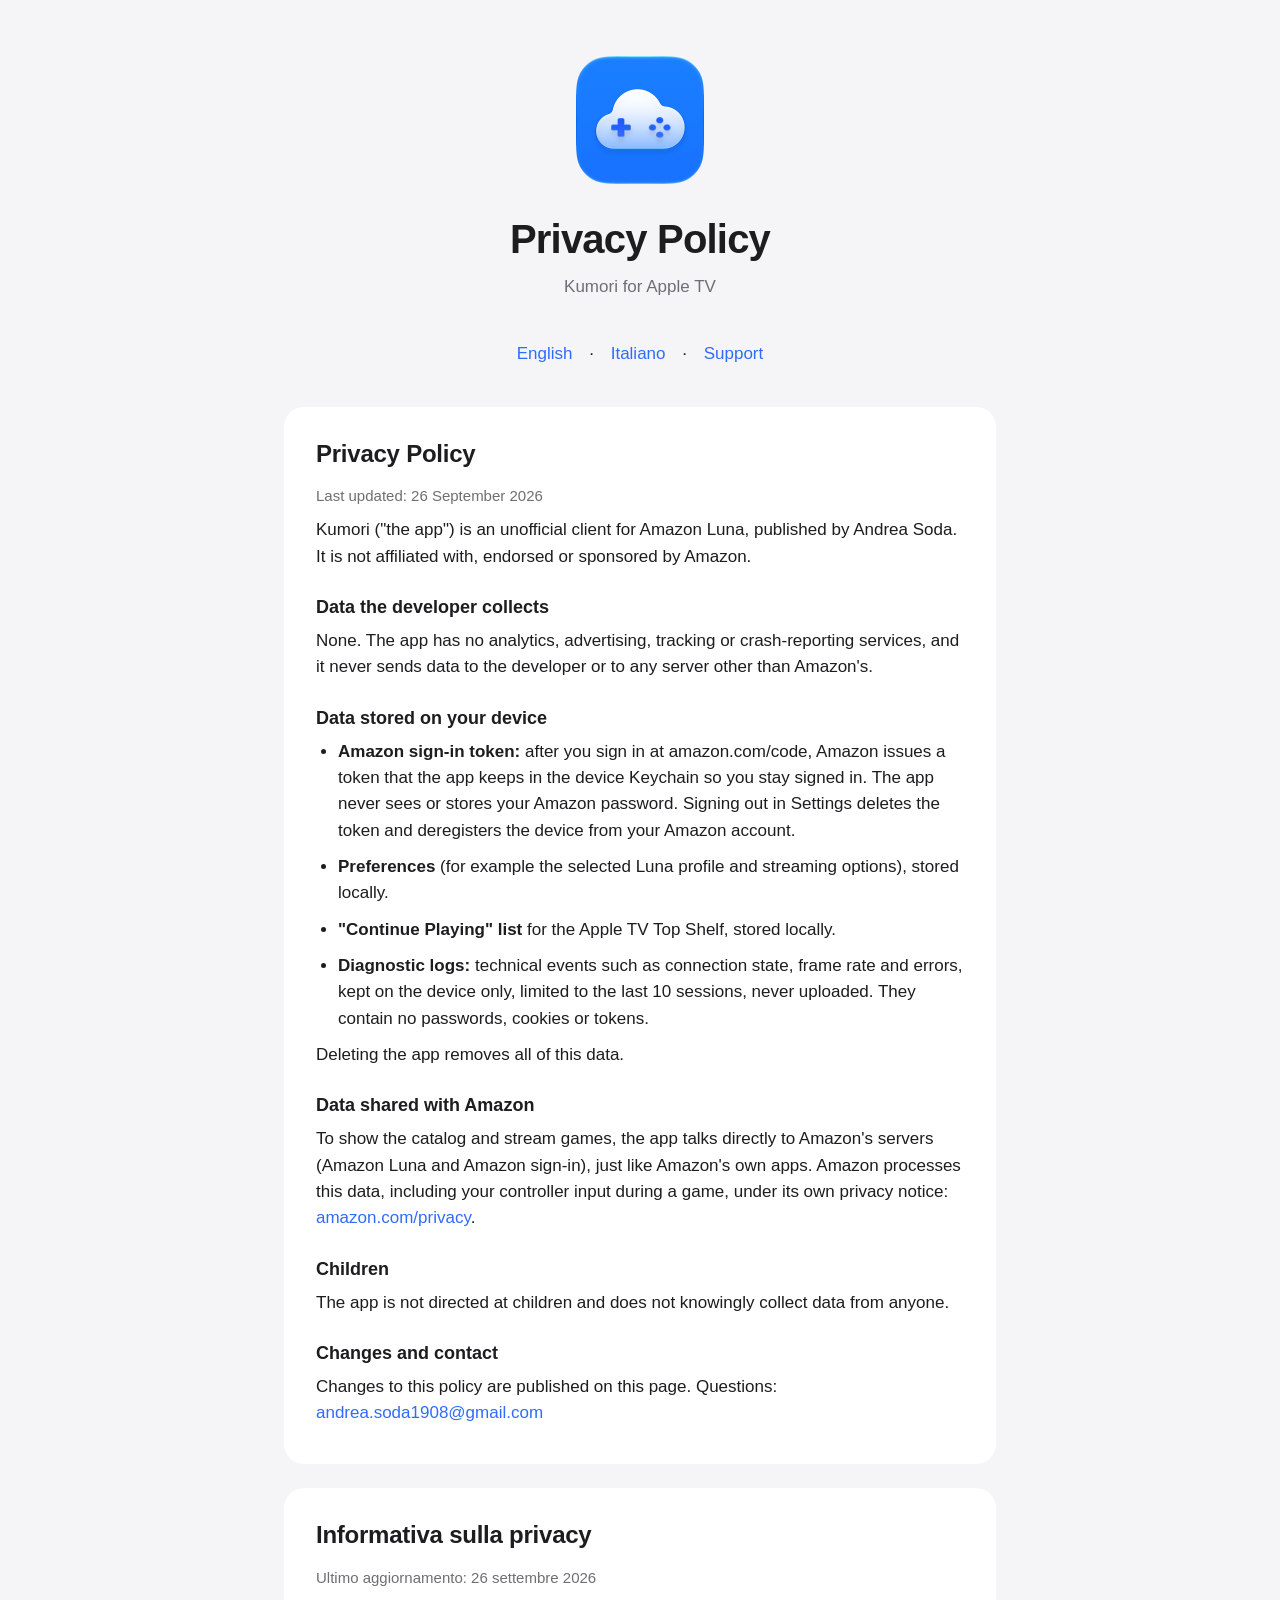
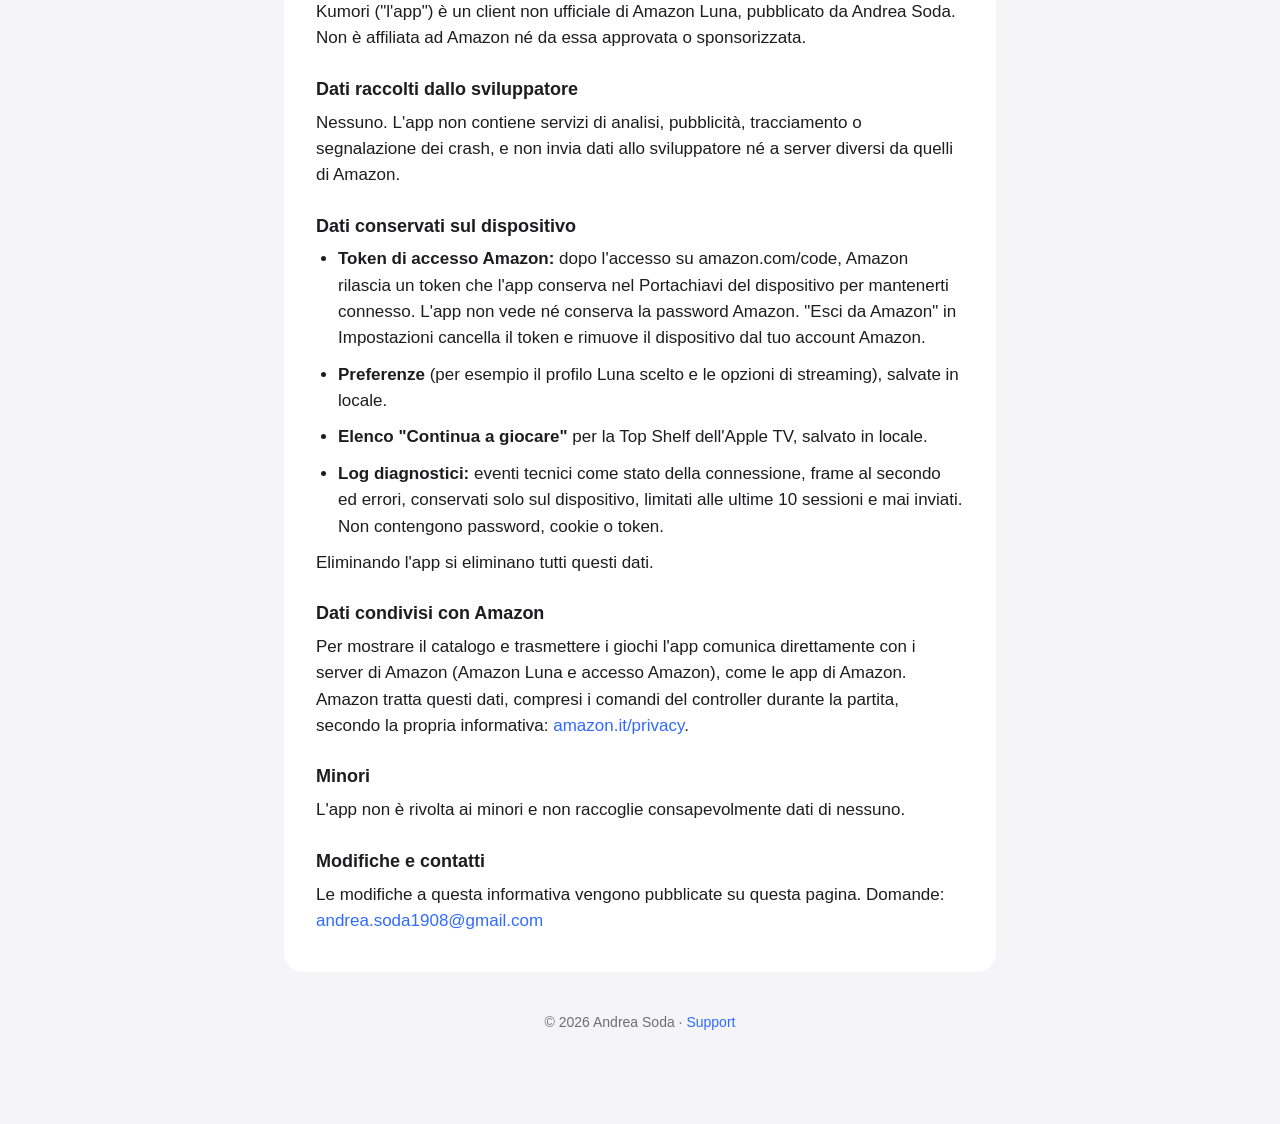
==== privacy.html @ 2179be56 "feat: Kumori support page and privacy policy Co-Authored-By: Claude Opus 5.5 <noreply@anthropic.com>" ====
<!DOCTYPE html>
<html lang="en">
<head>
  <meta charset="utf-8">
  <meta name="viewport" content="width=device-width, initial-scale=1">
  <title>Kumori — Privacy Policy</title>
  <meta name="description" content="Privacy policy of Kumori for Apple TV.">
  <link rel="icon" href="icon.png">
  <link rel="stylesheet" href="style.css">
</head>
<body>
<main>
  <header>
    <img src="icon.png" alt="Kumori icon">
    <h1>Privacy Policy</h1>
    <p>Kumori for Apple TV</p>
  </header>
  <nav><a href="#en">English</a> · <a href="#it">Italiano</a> · <a href="./">Support</a></nav>

  <section id="en">
    <h2>Privacy Policy</h2>
    <p class="muted">Last updated: 26 September 2026</p>
    <p>Kumori ("the app") is an unofficial client for Amazon Luna, published by Andrea Soda. It is not affiliated with, endorsed or sponsored by Amazon.</p>
    <h3>Data the developer collects</h3>
    <p>None. The app has no analytics, advertising, tracking or crash-reporting services, and it never sends data to the developer or to any server other than Amazon's.</p>
    <h3>Data stored on your device</h3>
    <ul>
      <li><strong>Amazon sign-in token:</strong> after you sign in at amazon.com/code, Amazon issues a token that the app keeps in the device Keychain so you stay signed in. The app never sees or stores your Amazon password. Signing out in Settings deletes the token and deregisters the device from your Amazon account.</li>
      <li><strong>Preferences</strong> (for example the selected Luna profile and streaming options), stored locally.</li>
      <li><strong>"Continue Playing" list</strong> for the Apple TV Top Shelf, stored locally.</li>
      <li><strong>Diagnostic logs:</strong> technical events such as connection state, frame rate and errors, kept on the device only, limited to the last 10 sessions, never uploaded. They contain no passwords, cookies or tokens.</li>
    </ul>
    <p>Deleting the app removes all of this data.</p>
    <h3>Data shared with Amazon</h3>
    <p>To show the catalog and stream games, the app talks directly to Amazon's servers (Amazon Luna and Amazon sign-in), just like Amazon's own apps. Amazon processes this data, including your controller input during a game, under its own privacy notice: <a href="https://www.amazon.com/privacy">amazon.com/privacy</a>.</p>
    <h3>Children</h3>
    <p>The app is not directed at children and does not knowingly collect data from anyone.</p>
    <h3>Changes and contact</h3>
    <p>Changes to this policy are published on this page. Questions: <a href="mailto:andrea.soda1908@gmail.com">andrea.soda1908@gmail.com</a></p>
  </section>

  <section id="it" lang="it">
    <h2>Informativa sulla privacy</h2>
    <p class="muted">Ultimo aggiornamento: 26 settembre 2026</p>
    <p>Kumori ("l'app") è un client non ufficiale di Amazon Luna, pubblicato da Andrea Soda. Non è affiliata ad Amazon né da essa approvata o sponsorizzata.</p>
    <h3>Dati raccolti dallo sviluppatore</h3>
    <p>Nessuno. L'app non contiene servizi di analisi, pubblicità, tracciamento o segnalazione dei crash, e non invia dati allo sviluppatore né a server diversi da quelli di Amazon.</p>
    <h3>Dati conservati sul dispositivo</h3>
    <ul>
      <li><strong>Token di accesso Amazon:</strong> dopo l'accesso su amazon.com/code, Amazon rilascia un token che l'app conserva nel Portachiavi del dispositivo per mantenerti connesso. L'app non vede né conserva la password Amazon. "Esci da Amazon" in Impostazioni cancella il token e rimuove il dispositivo dal tuo account Amazon.</li>
      <li><strong>Preferenze</strong> (per esempio il profilo Luna scelto e le opzioni di streaming), salvate in locale.</li>
      <li><strong>Elenco "Continua a giocare"</strong> per la Top Shelf dell'Apple TV, salvato in locale.</li>
      <li><strong>Log diagnostici:</strong> eventi tecnici come stato della connessione, frame al secondo ed errori, conservati solo sul dispositivo, limitati alle ultime 10 sessioni e mai inviati. Non contengono password, cookie o token.</li>
    </ul>
    <p>Eliminando l'app si eliminano tutti questi dati.</p>
    <h3>Dati condivisi con Amazon</h3>
    <p>Per mostrare il catalogo e trasmettere i giochi l'app comunica direttamente con i server di Amazon (Amazon Luna e accesso Amazon), come le app di Amazon. Amazon tratta questi dati, compresi i comandi del controller durante la partita, secondo la propria informativa: <a href="https://www.amazon.it/privacy">amazon.it/privacy</a>.</p>
    <h3>Minori</h3>
    <p>L'app non è rivolta ai minori e non raccoglie consapevolmente dati di nessuno.</p>
    <h3>Modifiche e contatti</h3>
    <p>Le modifiche a questa informativa vengono pubblicate su questa pagina. Domande: <a href="mailto:andrea.soda1908@gmail.com">andrea.soda1908@gmail.com</a></p>
  </section>

  <footer>
    <p>© 2026 Andrea Soda · <a href="./">Support</a></p>
  </footer>
</main>
</body>
</html>
---- style.css ----
:root {
  color-scheme: light dark;
  --text: #1d1d1f;
  --secondary: #6e6e73;
  --background: #f5f5f7;
  --card: #ffffff;
  --accent: #2f6bff;
}

@media (prefers-color-scheme: dark) {
  :root {
    --text: #f5f5f7;
    --secondary: #a1a1a6;
    --background: #000000;
    --card: #1c1c1e;
    --accent: #5b8cff;
  }
}

* { box-sizing: border-box; }

body {
  margin: 0;
  font: 17px/1.55 -apple-system, BlinkMacSystemFont, "SF Pro Text", "Helvetica Neue", Arial, sans-serif;
  color: var(--text);
  background: var(--background);
  -webkit-font-smoothing: antialiased;
}

main {
  max-width: 760px;
  margin: 0 auto;
  padding: 56px 24px 80px;
}

header { text-align: center; margin-bottom: 40px; }
header img { width: 128px; height: 128px; }
header h1 { font-size: 40px; letter-spacing: -0.02em; margin: 16px 0 4px; }
header p { color: var(--secondary); margin: 0; }

nav { text-align: center; margin: 0 0 40px; }
nav a { margin: 0 12px; }

section {
  background: var(--card);
  border-radius: 20px;
  padding: 28px 32px;
  margin-bottom: 24px;
}

h2 { font-size: 24px; letter-spacing: -0.01em; margin: 0 0 12px; }
h3 { font-size: 18px; margin: 24px 0 6px; }
p, li { margin: 0 0 10px; }
ul { padding-left: 22px; margin: 0 0 10px; }
a { color: var(--accent); text-decoration: none; }
a:hover { text-decoration: underline; }
.muted { color: var(--secondary); font-size: 15px; }

footer {
  text-align: center;
  color: var(--secondary);
  font-size: 14px;
  margin-top: 40px;
}
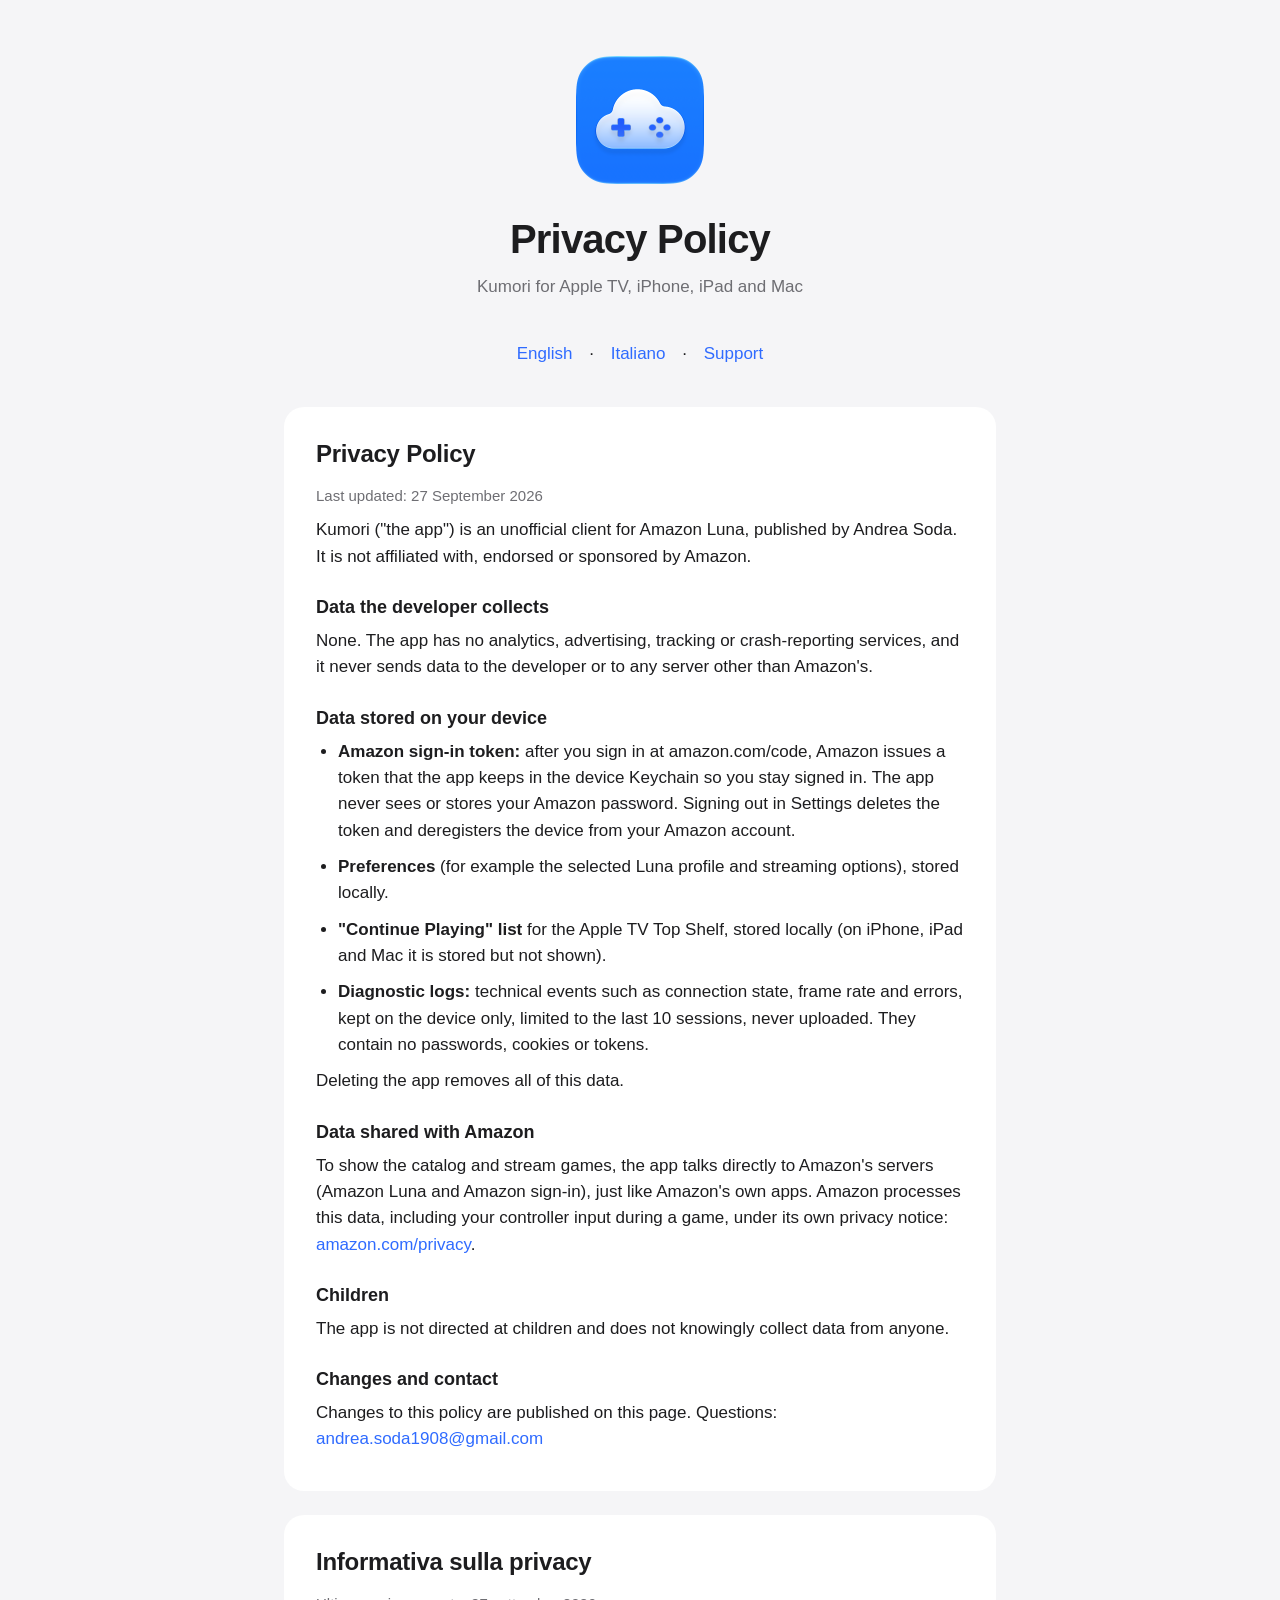
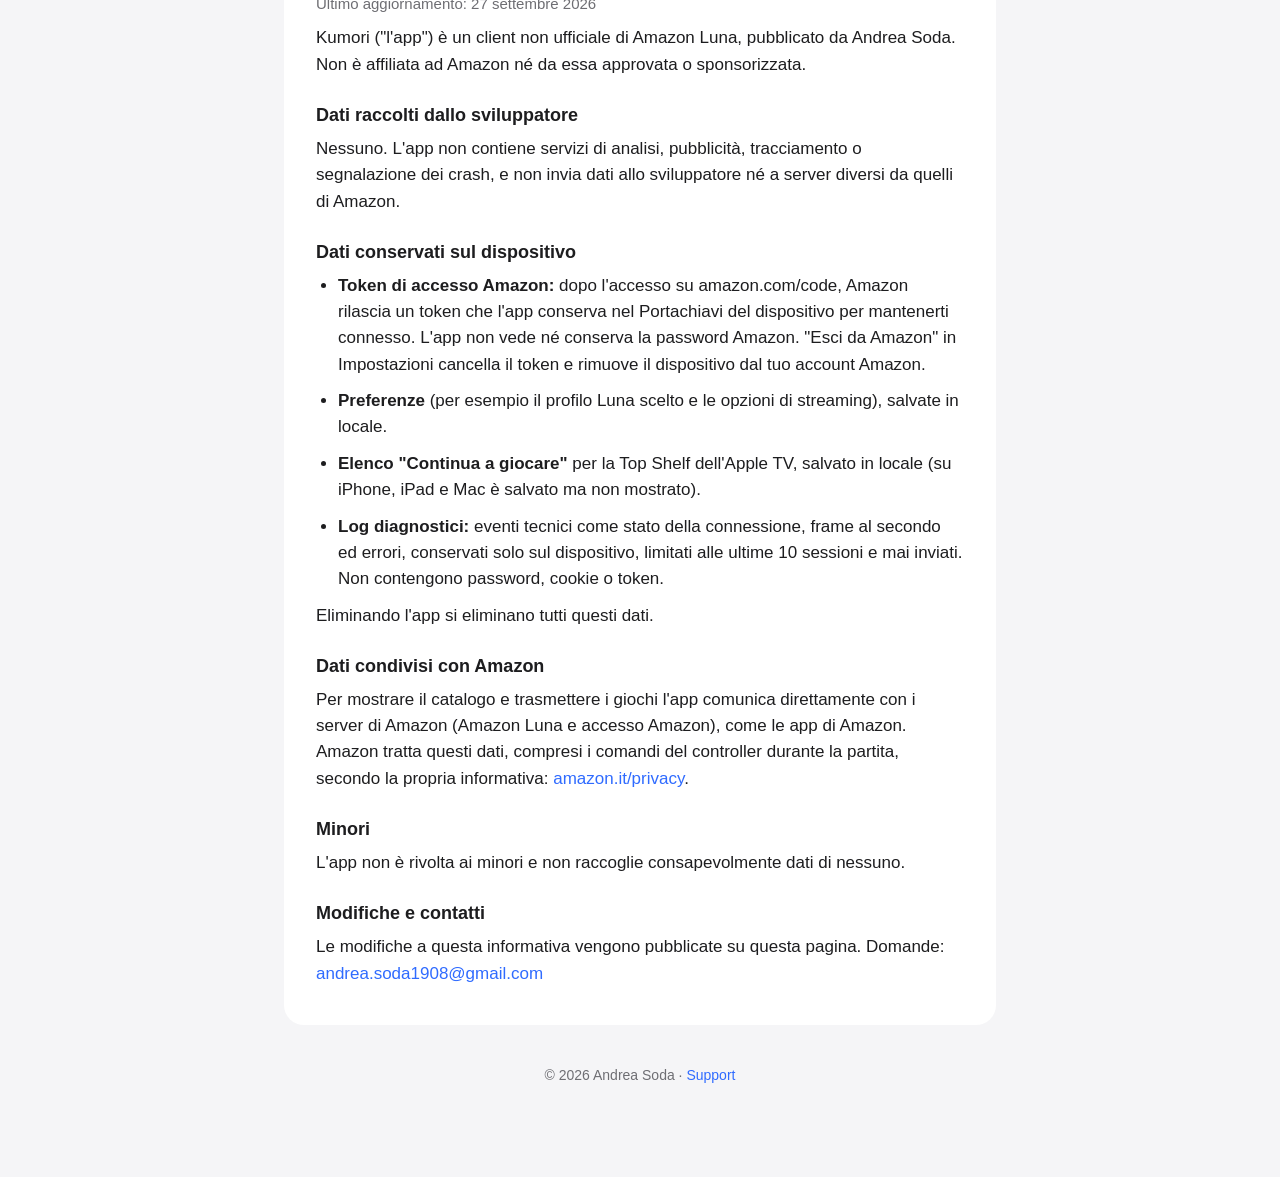
==== commit f774f9f1: "docs: cover iPhone, iPad and Mac in the support and privacy pages Co-Authored-By: Claude Opus 5.5 (1" ====
--- a/privacy.html
+++ b/privacy.html
@@ -4,7 +4,7 @@
   <meta charset="utf-8">
   <meta name="viewport" content="width=device-width, initial-scale=1">
   <title>Kumori — Privacy Policy</title>
-  <meta name="description" content="Privacy policy of Kumori for Apple TV.">
+  <meta name="description" content="Privacy policy of Kumori for Apple TV, iPhone, iPad and Mac.">
   <link rel="icon" href="icon.png">
   <link rel="stylesheet" href="style.css">
 </head>
@@ -13,13 +13,13 @@
   <header>
     <img src="icon.png" alt="Kumori icon">
     <h1>Privacy Policy</h1>
-    <p>Kumori for Apple TV</p>
+    <p>Kumori for Apple TV, iPhone, iPad and Mac</p>
   </header>
   <nav><a href="#en">English</a> · <a href="#it">Italiano</a> · <a href="./">Support</a></nav>
 
   <section id="en">
     <h2>Privacy Policy</h2>
-    <p class="muted">Last updated: 26 September 2026</p>
+    <p class="muted">Last updated: 27 September 2026</p>
     <p>Kumori ("the app") is an unofficial client for Amazon Luna, published by Andrea Soda. It is not affiliated with, endorsed or sponsored by Amazon.</p>
     <h3>Data the developer collects</h3>
     <p>None. The app has no analytics, advertising, tracking or crash-reporting services, and it never sends data to the developer or to any server other than Amazon's.</p>
@@ -27,7 +27,7 @@
     <ul>
       <li><strong>Amazon sign-in token:</strong> after you sign in at amazon.com/code, Amazon issues a token that the app keeps in the device Keychain so you stay signed in. The app never sees or stores your Amazon password. Signing out in Settings deletes the token and deregisters the device from your Amazon account.</li>
       <li><strong>Preferences</strong> (for example the selected Luna profile and streaming options), stored locally.</li>
-      <li><strong>"Continue Playing" list</strong> for the Apple TV Top Shelf, stored locally.</li>
+      <li><strong>"Continue Playing" list</strong> for the Apple TV Top Shelf, stored locally (on iPhone, iPad and Mac it is stored but not shown).</li>
       <li><strong>Diagnostic logs:</strong> technical events such as connection state, frame rate and errors, kept on the device only, limited to the last 10 sessions, never uploaded. They contain no passwords, cookies or tokens.</li>
     </ul>
     <p>Deleting the app removes all of this data.</p>
@@ -41,7 +41,7 @@
 
   <section id="it" lang="it">
     <h2>Informativa sulla privacy</h2>
-    <p class="muted">Ultimo aggiornamento: 26 settembre 2026</p>
+    <p class="muted">Ultimo aggiornamento: 27 settembre 2026</p>
     <p>Kumori ("l'app") è un client non ufficiale di Amazon Luna, pubblicato da Andrea Soda. Non è affiliata ad Amazon né da essa approvata o sponsorizzata.</p>
     <h3>Dati raccolti dallo sviluppatore</h3>
     <p>Nessuno. L'app non contiene servizi di analisi, pubblicità, tracciamento o segnalazione dei crash, e non invia dati allo sviluppatore né a server diversi da quelli di Amazon.</p>
@@ -49,7 +49,7 @@
     <ul>
       <li><strong>Token di accesso Amazon:</strong> dopo l'accesso su amazon.com/code, Amazon rilascia un token che l'app conserva nel Portachiavi del dispositivo per mantenerti connesso. L'app non vede né conserva la password Amazon. "Esci da Amazon" in Impostazioni cancella il token e rimuove il dispositivo dal tuo account Amazon.</li>
       <li><strong>Preferenze</strong> (per esempio il profilo Luna scelto e le opzioni di streaming), salvate in locale.</li>
-      <li><strong>Elenco "Continua a giocare"</strong> per la Top Shelf dell'Apple TV, salvato in locale.</li>
+      <li><strong>Elenco "Continua a giocare"</strong> per la Top Shelf dell'Apple TV, salvato in locale (su iPhone, iPad e Mac è salvato ma non mostrato).</li>
       <li><strong>Log diagnostici:</strong> eventi tecnici come stato della connessione, frame al secondo ed errori, conservati solo sul dispositivo, limitati alle ultime 10 sessioni e mai inviati. Non contengono password, cookie o token.</li>
     </ul>
     <p>Eliminando l'app si eliminano tutti questi dati.</p>
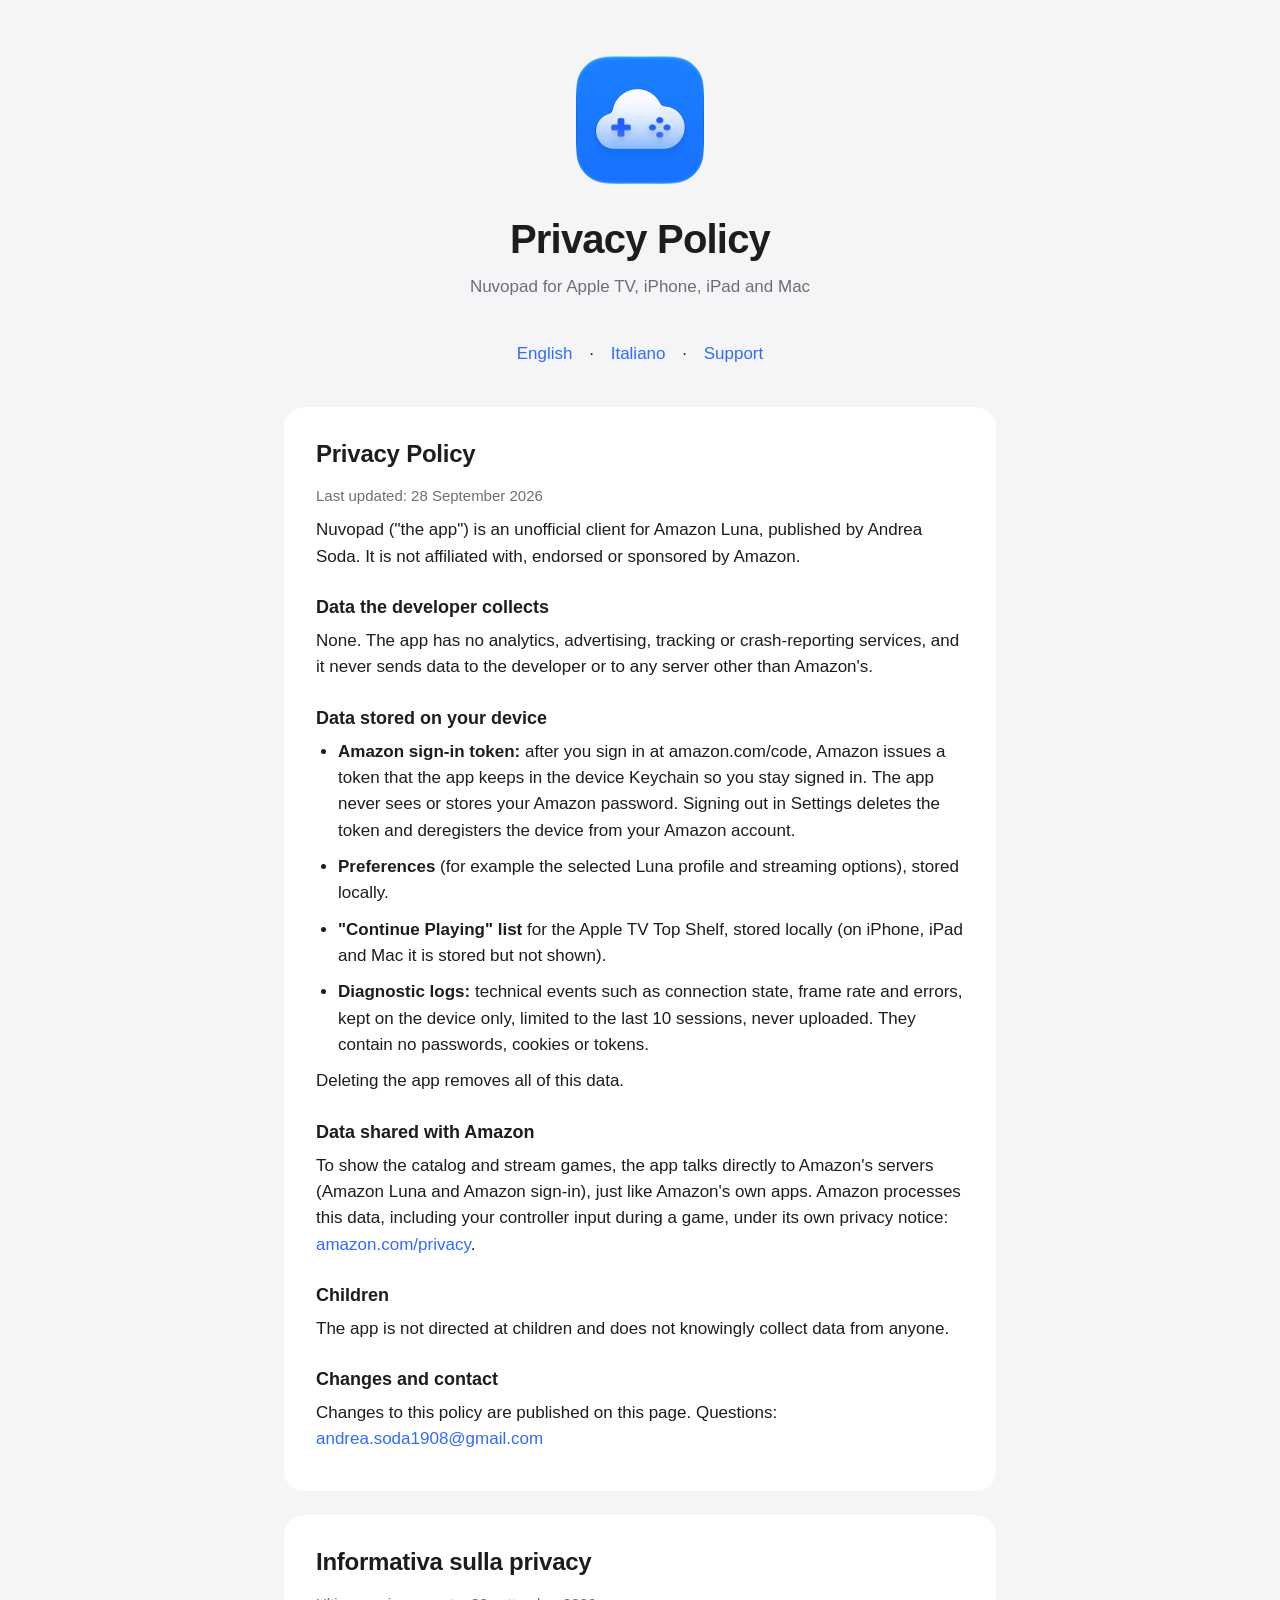
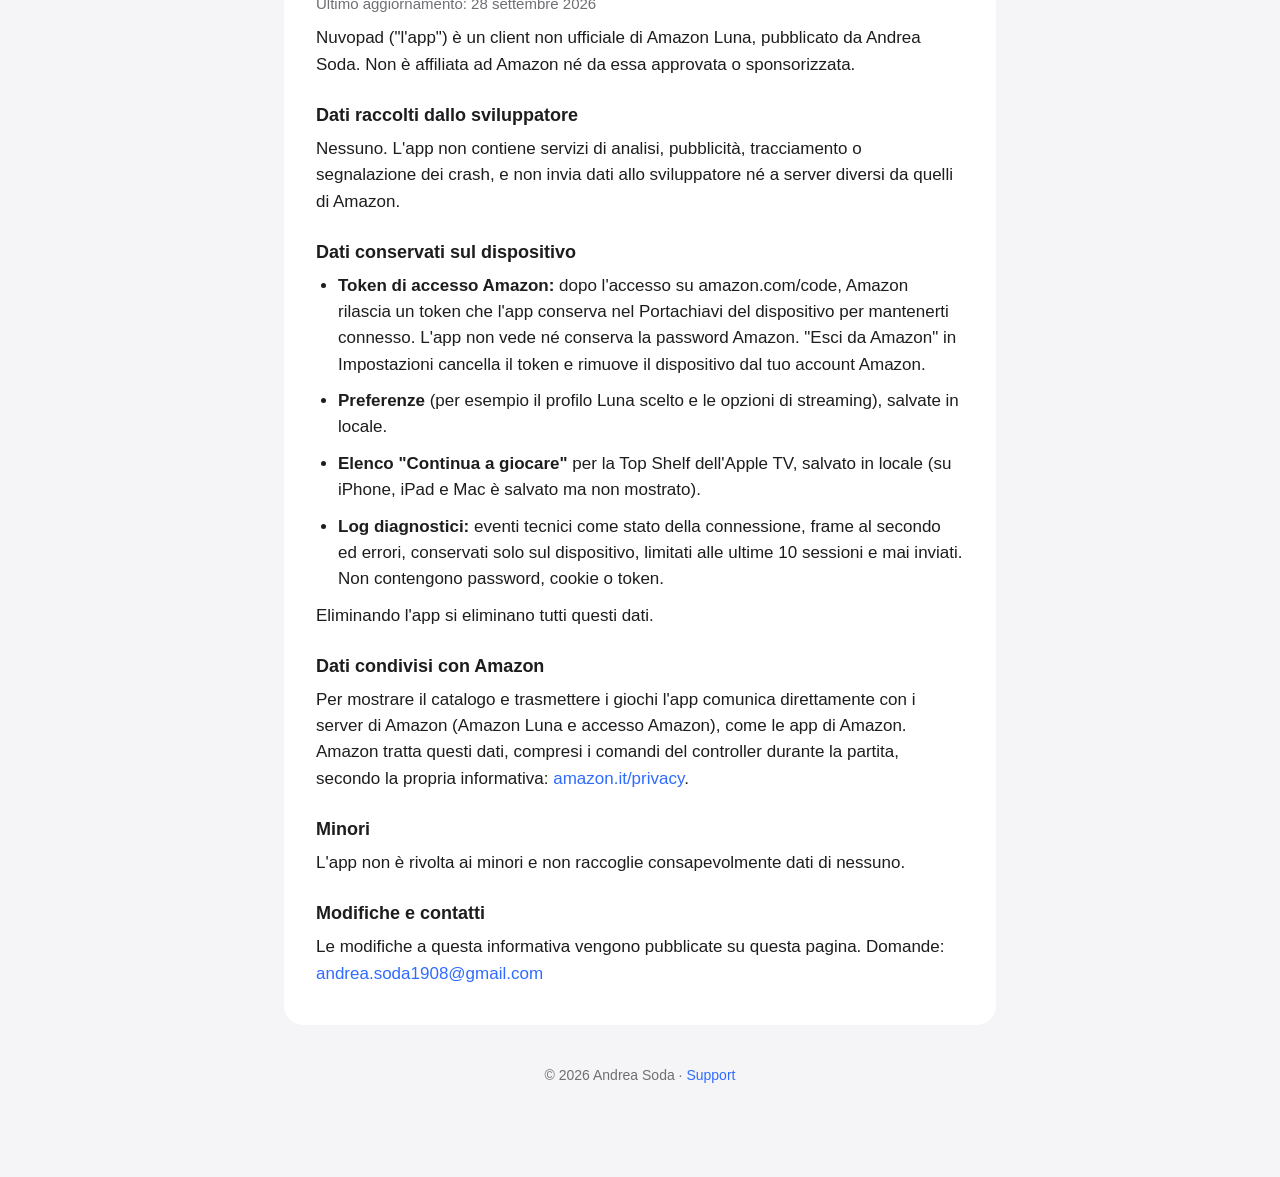
==== commit dccd422b: "docs: the app is now called Nuvopad Co-Authored-By: Claude Opus 5.5 (1M context) <noreply@anthropic." ====
--- a/privacy.html
+++ b/privacy.html
@@ -3,24 +3,24 @@
 <head>
   <meta charset="utf-8">
   <meta name="viewport" content="width=device-width, initial-scale=1">
-  <title>Kumori — Privacy Policy</title>
-  <meta name="description" content="Privacy policy of Kumori for Apple TV, iPhone, iPad and Mac.">
+  <title>Nuvopad — Privacy Policy</title>
+  <meta name="description" content="Privacy policy of Nuvopad for Apple TV, iPhone, iPad and Mac.">
   <link rel="icon" href="icon.png">
   <link rel="stylesheet" href="style.css">
 </head>
 <body>
 <main>
   <header>
-    <img src="icon.png" alt="Kumori icon">
+    <img src="icon.png" alt="Nuvopad icon">
     <h1>Privacy Policy</h1>
-    <p>Kumori for Apple TV, iPhone, iPad and Mac</p>
+    <p>Nuvopad for Apple TV, iPhone, iPad and Mac</p>
   </header>
   <nav><a href="#en">English</a> · <a href="#it">Italiano</a> · <a href="./">Support</a></nav>
 
   <section id="en">
     <h2>Privacy Policy</h2>
-    <p class="muted">Last updated: 27 September 2026</p>
-    <p>Kumori ("the app") is an unofficial client for Amazon Luna, published by Andrea Soda. It is not affiliated with, endorsed or sponsored by Amazon.</p>
+    <p class="muted">Last updated: 28 September 2026</p>
+    <p>Nuvopad ("the app") is an unofficial client for Amazon Luna, published by Andrea Soda. It is not affiliated with, endorsed or sponsored by Amazon.</p>
     <h3>Data the developer collects</h3>
     <p>None. The app has no analytics, advertising, tracking or crash-reporting services, and it never sends data to the developer or to any server other than Amazon's.</p>
     <h3>Data stored on your device</h3>
@@ -41,8 +41,8 @@
 
   <section id="it" lang="it">
     <h2>Informativa sulla privacy</h2>
-    <p class="muted">Ultimo aggiornamento: 27 settembre 2026</p>
-    <p>Kumori ("l'app") è un client non ufficiale di Amazon Luna, pubblicato da Andrea Soda. Non è affiliata ad Amazon né da essa approvata o sponsorizzata.</p>
+    <p class="muted">Ultimo aggiornamento: 28 settembre 2026</p>
+    <p>Nuvopad ("l'app") è un client non ufficiale di Amazon Luna, pubblicato da Andrea Soda. Non è affiliata ad Amazon né da essa approvata o sponsorizzata.</p>
     <h3>Dati raccolti dallo sviluppatore</h3>
     <p>Nessuno. L'app non contiene servizi di analisi, pubblicità, tracciamento o segnalazione dei crash, e non invia dati allo sviluppatore né a server diversi da quelli di Amazon.</p>
     <h3>Dati conservati sul dispositivo</h3>
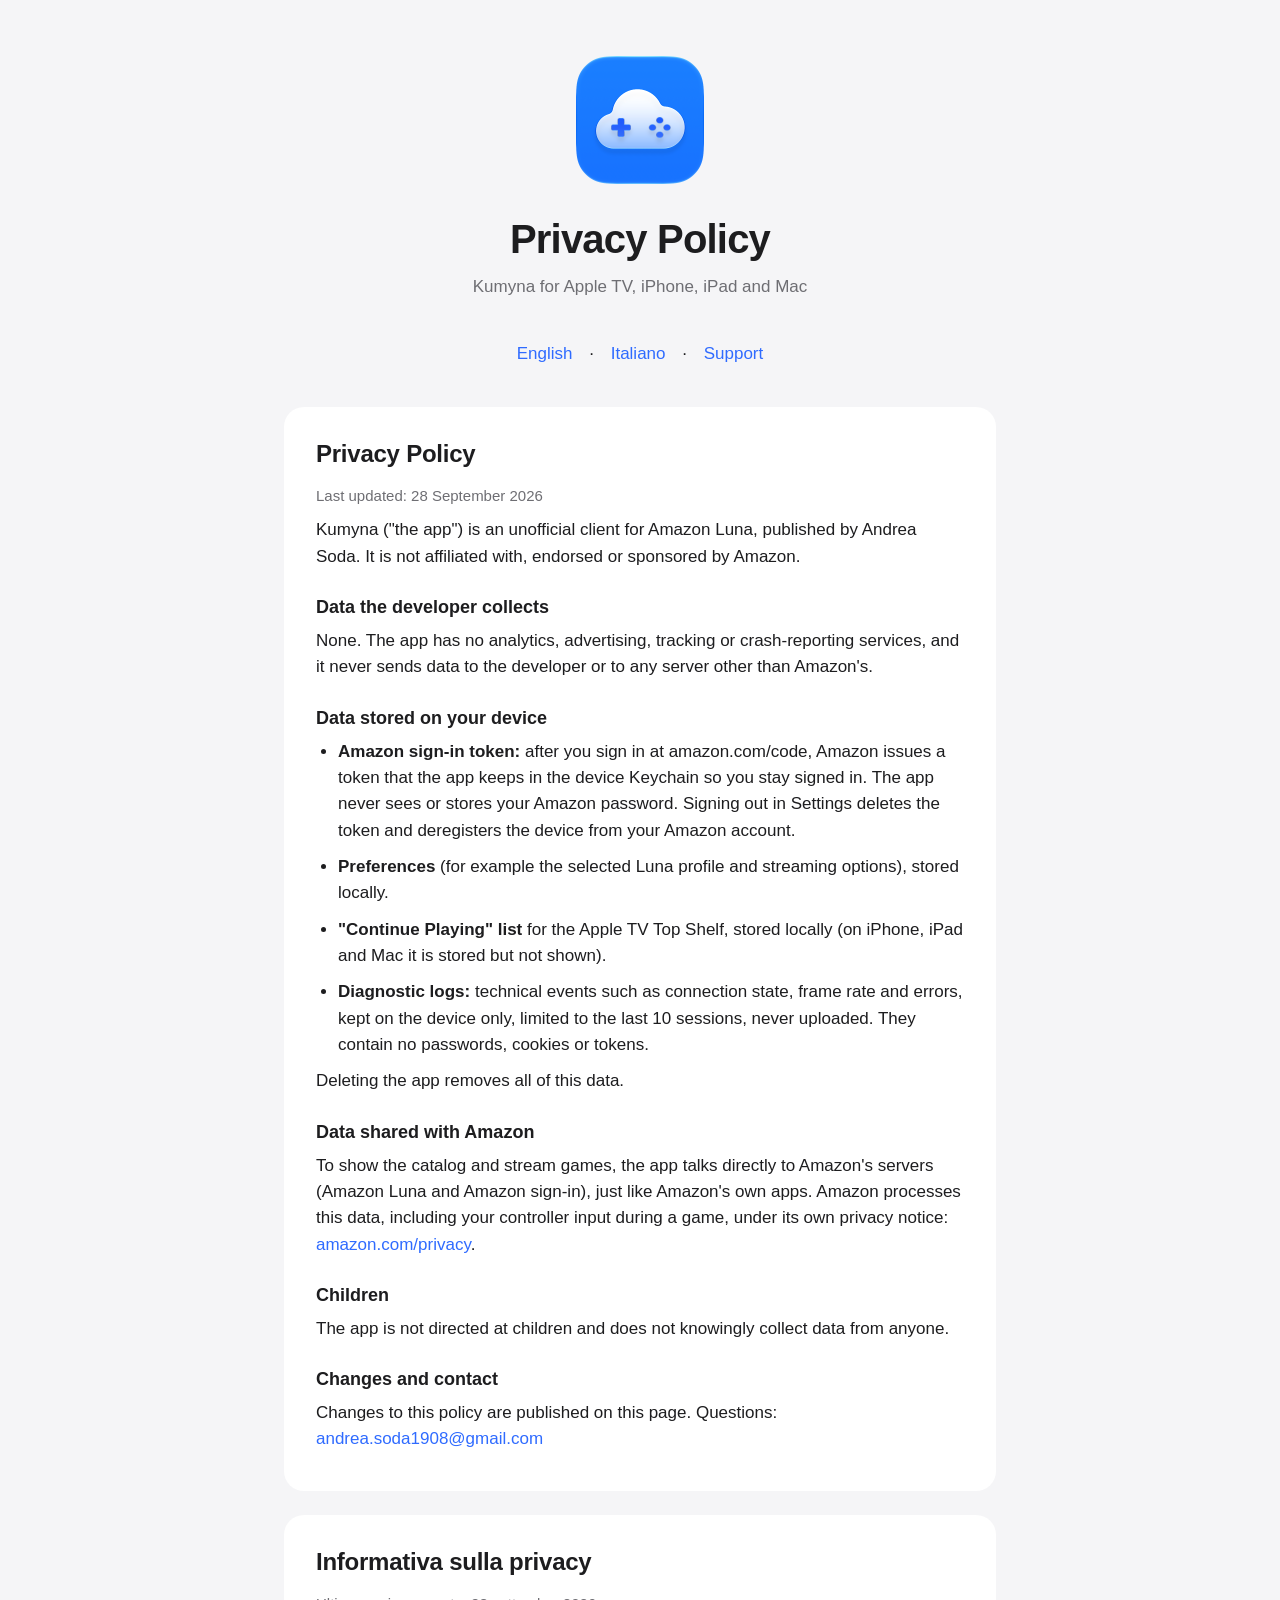
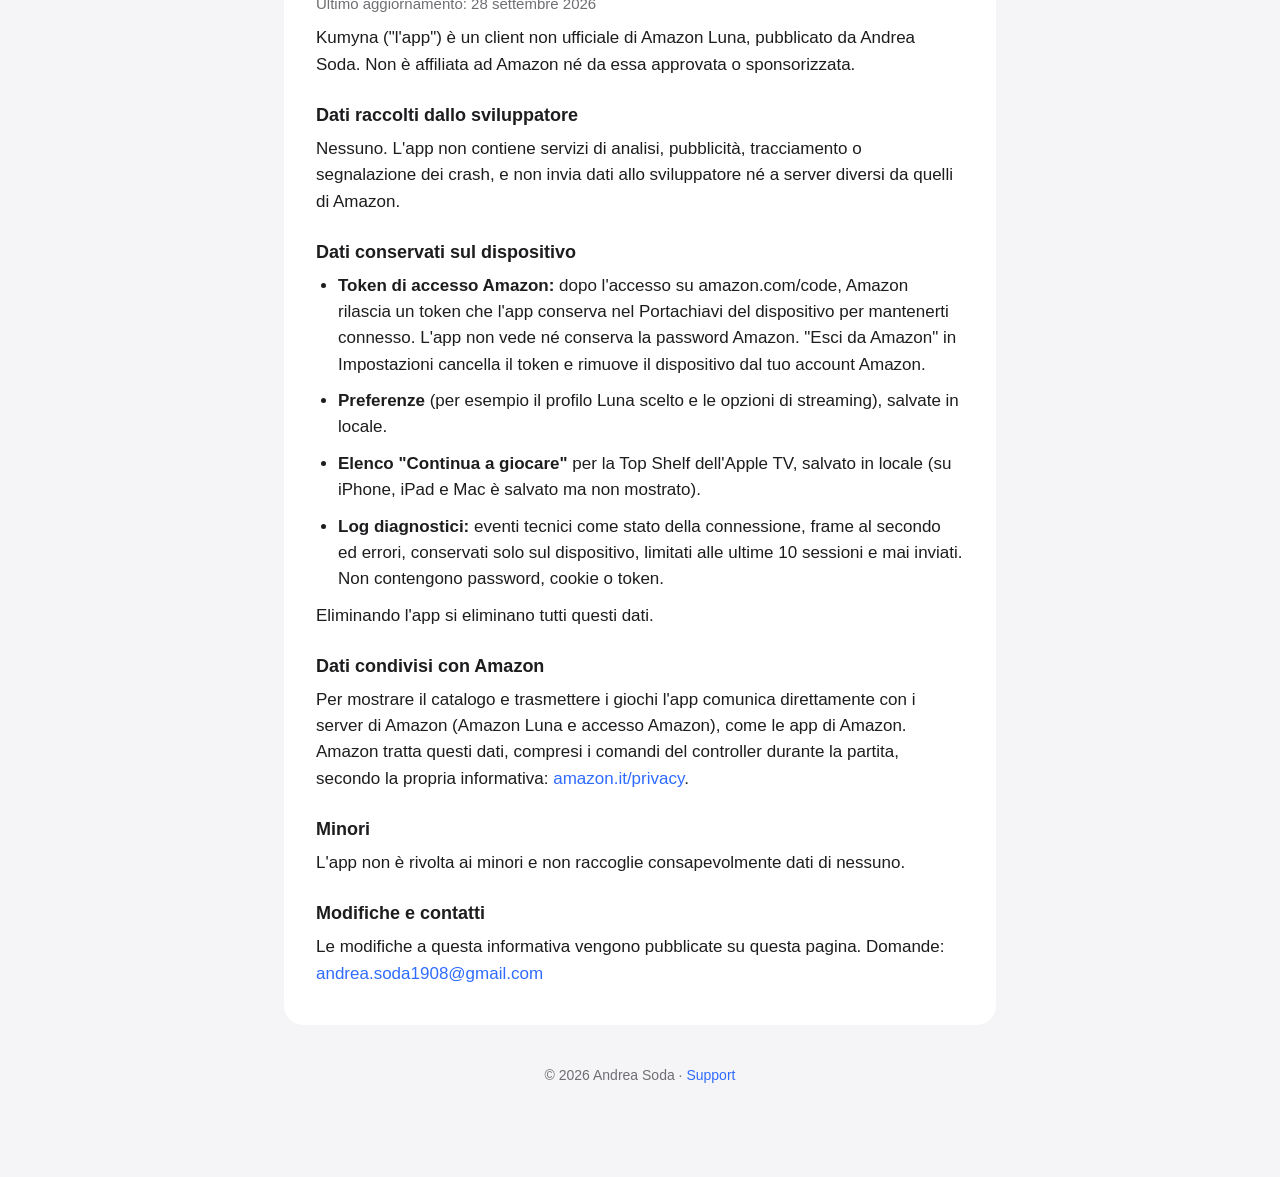
==== commit 8eaf2df2: "docs: the app is now called Kumyna Co-Authored-By: Claude Opus 5.5 (1M context) <noreply@anthropic.c" ====
--- a/privacy.html
+++ b/privacy.html
@@ -3,24 +3,24 @@
 <head>
   <meta charset="utf-8">
   <meta name="viewport" content="width=device-width, initial-scale=1">
-  <title>Nuvopad — Privacy Policy</title>
-  <meta name="description" content="Privacy policy of Nuvopad for Apple TV, iPhone, iPad and Mac.">
+  <title>Kumyna — Privacy Policy</title>
+  <meta name="description" content="Privacy policy of Kumyna for Apple TV, iPhone, iPad and Mac.">
   <link rel="icon" href="icon.png">
   <link rel="stylesheet" href="style.css">
 </head>
 <body>
 <main>
   <header>
-    <img src="icon.png" alt="Nuvopad icon">
+    <img src="icon.png" alt="Kumyna icon">
     <h1>Privacy Policy</h1>
-    <p>Nuvopad for Apple TV, iPhone, iPad and Mac</p>
+    <p>Kumyna for Apple TV, iPhone, iPad and Mac</p>
   </header>
   <nav><a href="#en">English</a> · <a href="#it">Italiano</a> · <a href="./">Support</a></nav>
 
   <section id="en">
     <h2>Privacy Policy</h2>
     <p class="muted">Last updated: 28 September 2026</p>
-    <p>Nuvopad ("the app") is an unofficial client for Amazon Luna, published by Andrea Soda. It is not affiliated with, endorsed or sponsored by Amazon.</p>
+    <p>Kumyna ("the app") is an unofficial client for Amazon Luna, published by Andrea Soda. It is not affiliated with, endorsed or sponsored by Amazon.</p>
     <h3>Data the developer collects</h3>
     <p>None. The app has no analytics, advertising, tracking or crash-reporting services, and it never sends data to the developer or to any server other than Amazon's.</p>
     <h3>Data stored on your device</h3>
@@ -42,7 +42,7 @@
   <section id="it" lang="it">
     <h2>Informativa sulla privacy</h2>
     <p class="muted">Ultimo aggiornamento: 28 settembre 2026</p>
-    <p>Nuvopad ("l'app") è un client non ufficiale di Amazon Luna, pubblicato da Andrea Soda. Non è affiliata ad Amazon né da essa approvata o sponsorizzata.</p>
+    <p>Kumyna ("l'app") è un client non ufficiale di Amazon Luna, pubblicato da Andrea Soda. Non è affiliata ad Amazon né da essa approvata o sponsorizzata.</p>
     <h3>Dati raccolti dallo sviluppatore</h3>
     <p>Nessuno. L'app non contiene servizi di analisi, pubblicità, tracciamento o segnalazione dei crash, e non invia dati allo sviluppatore né a server diversi da quelli di Amazon.</p>
     <h3>Dati conservati sul dispositivo</h3>
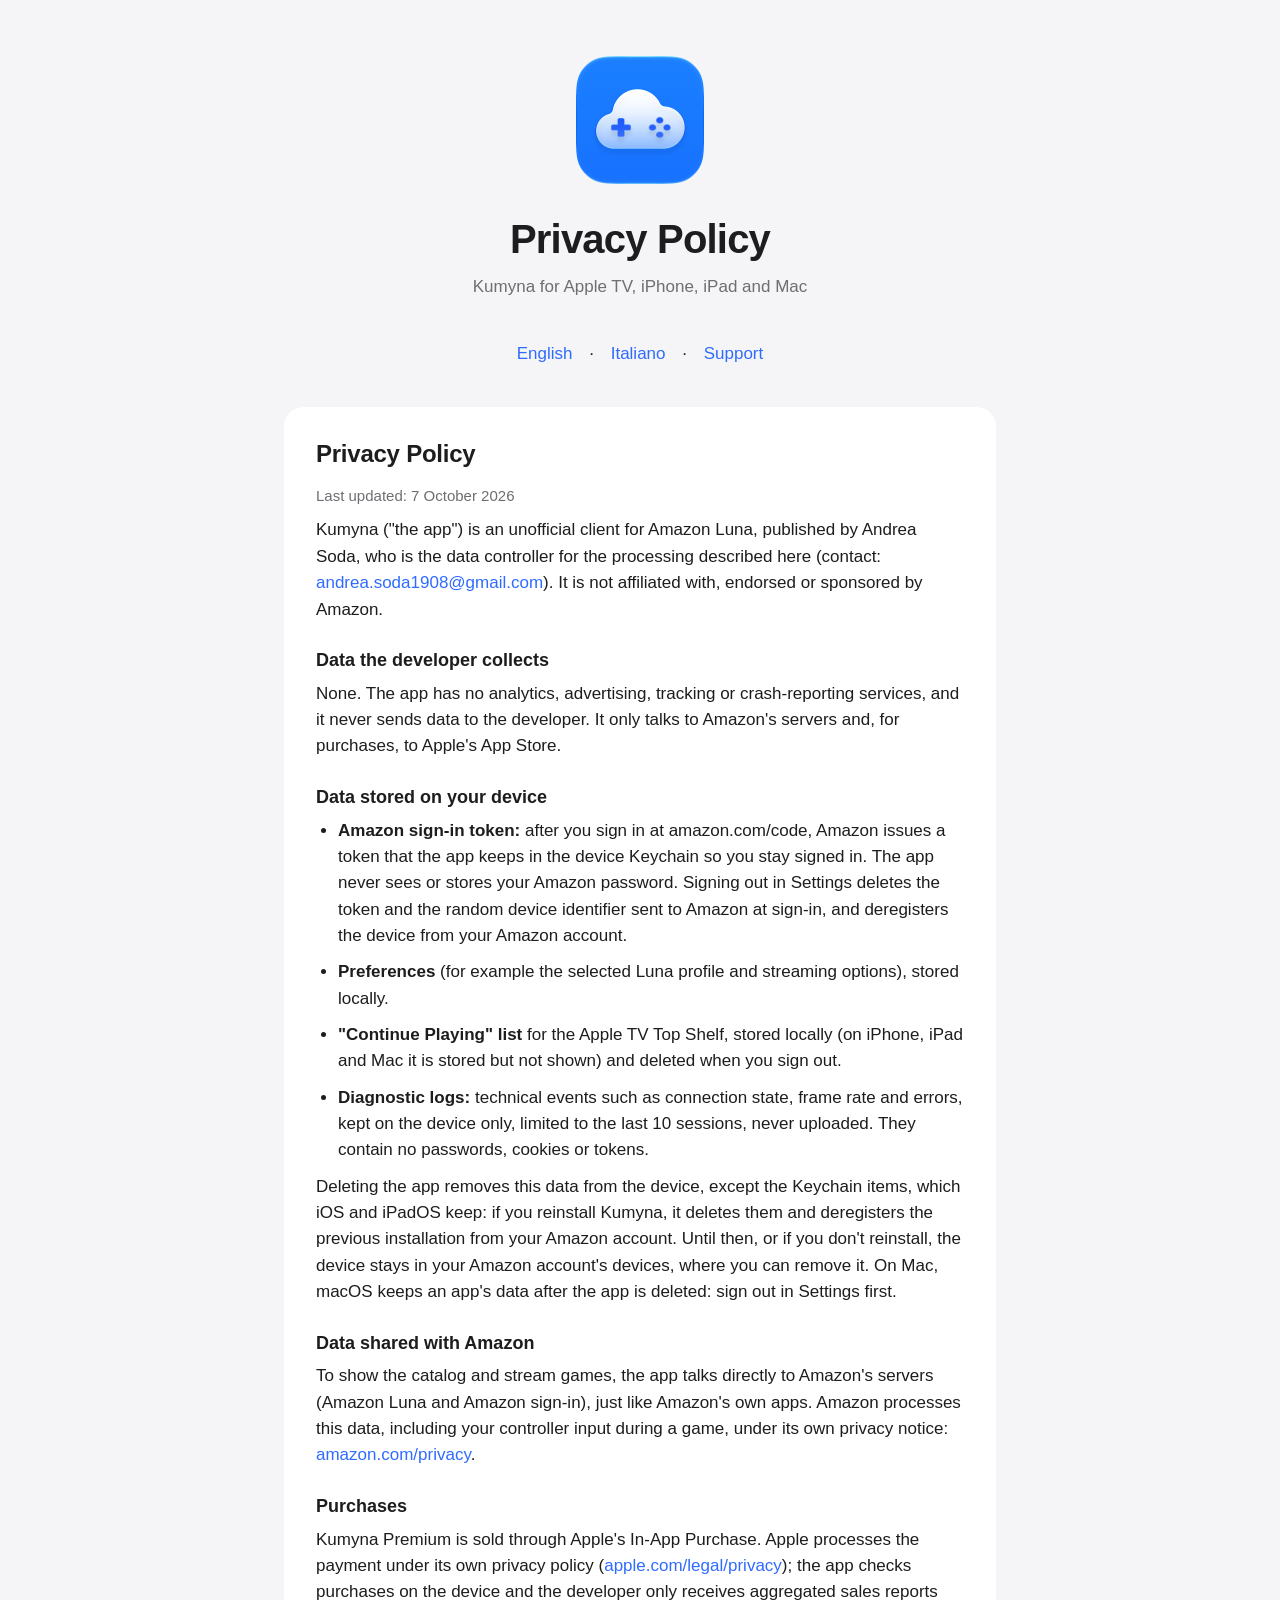
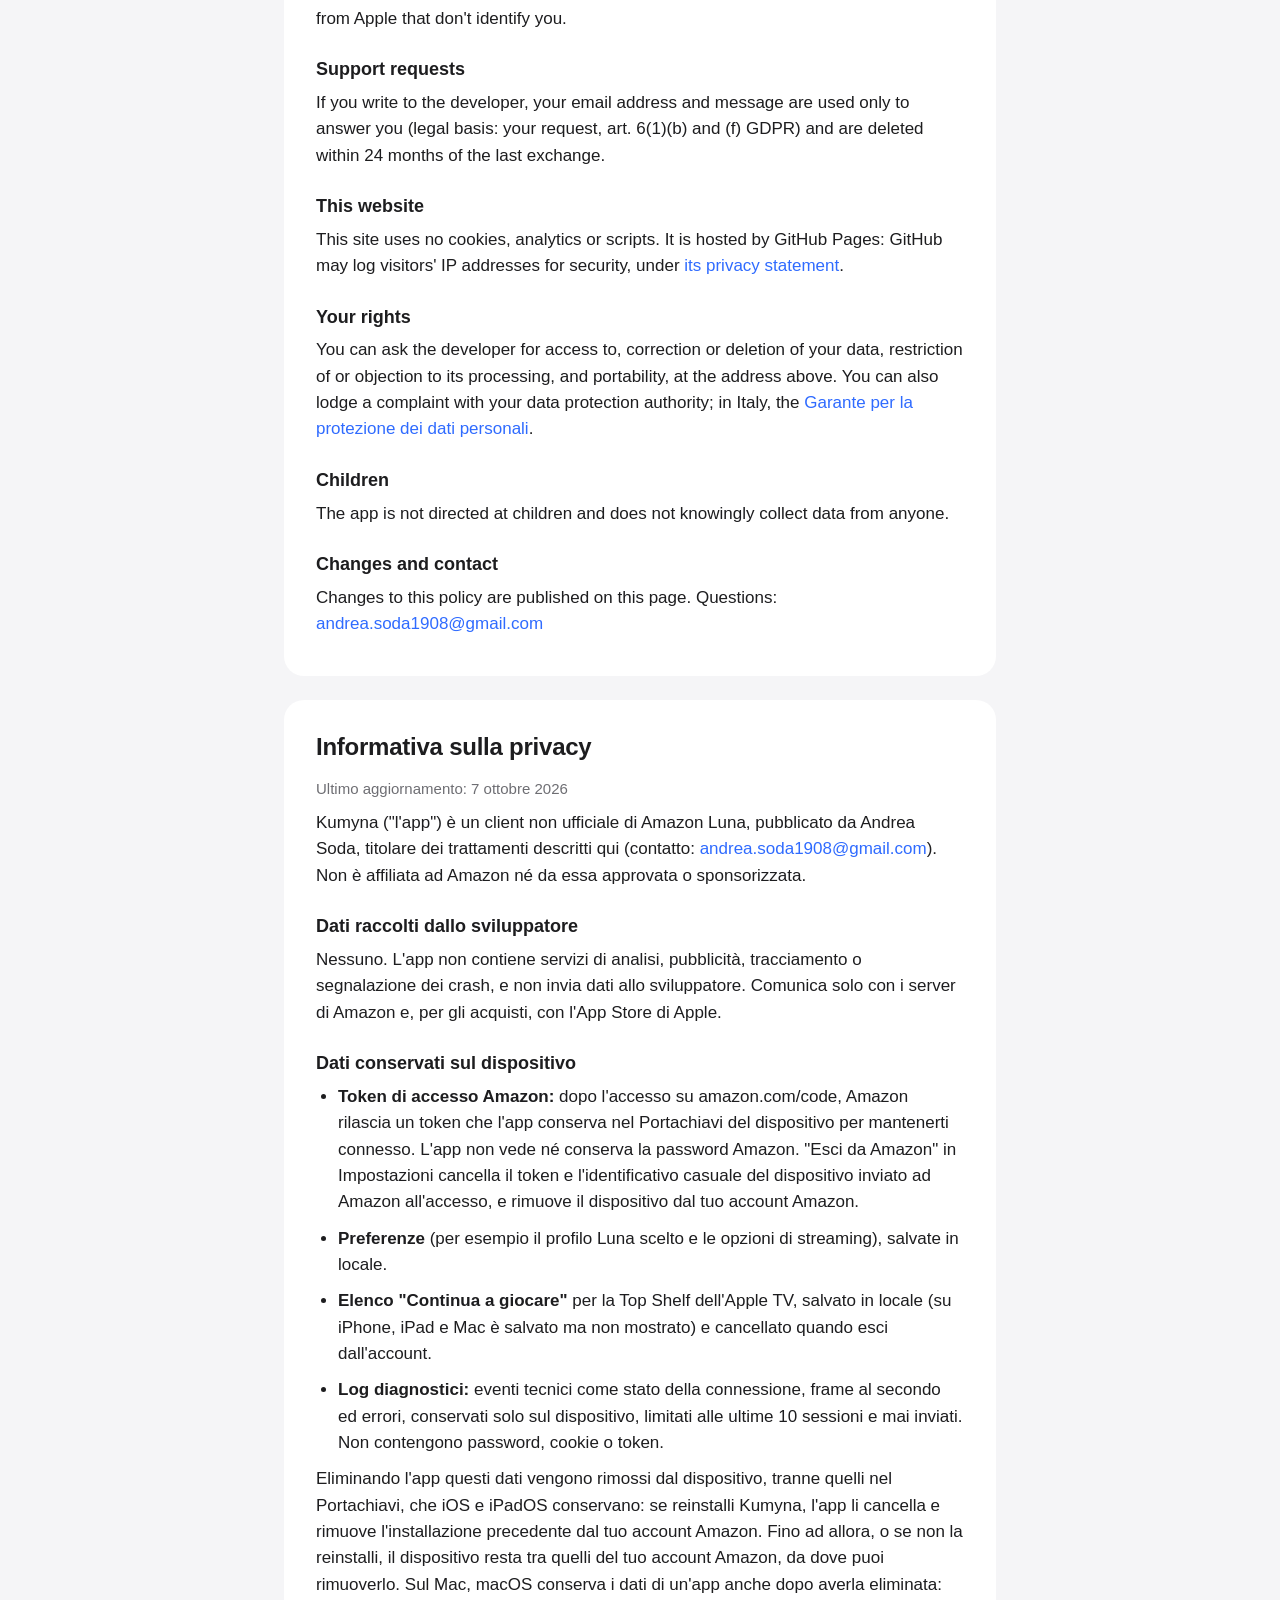
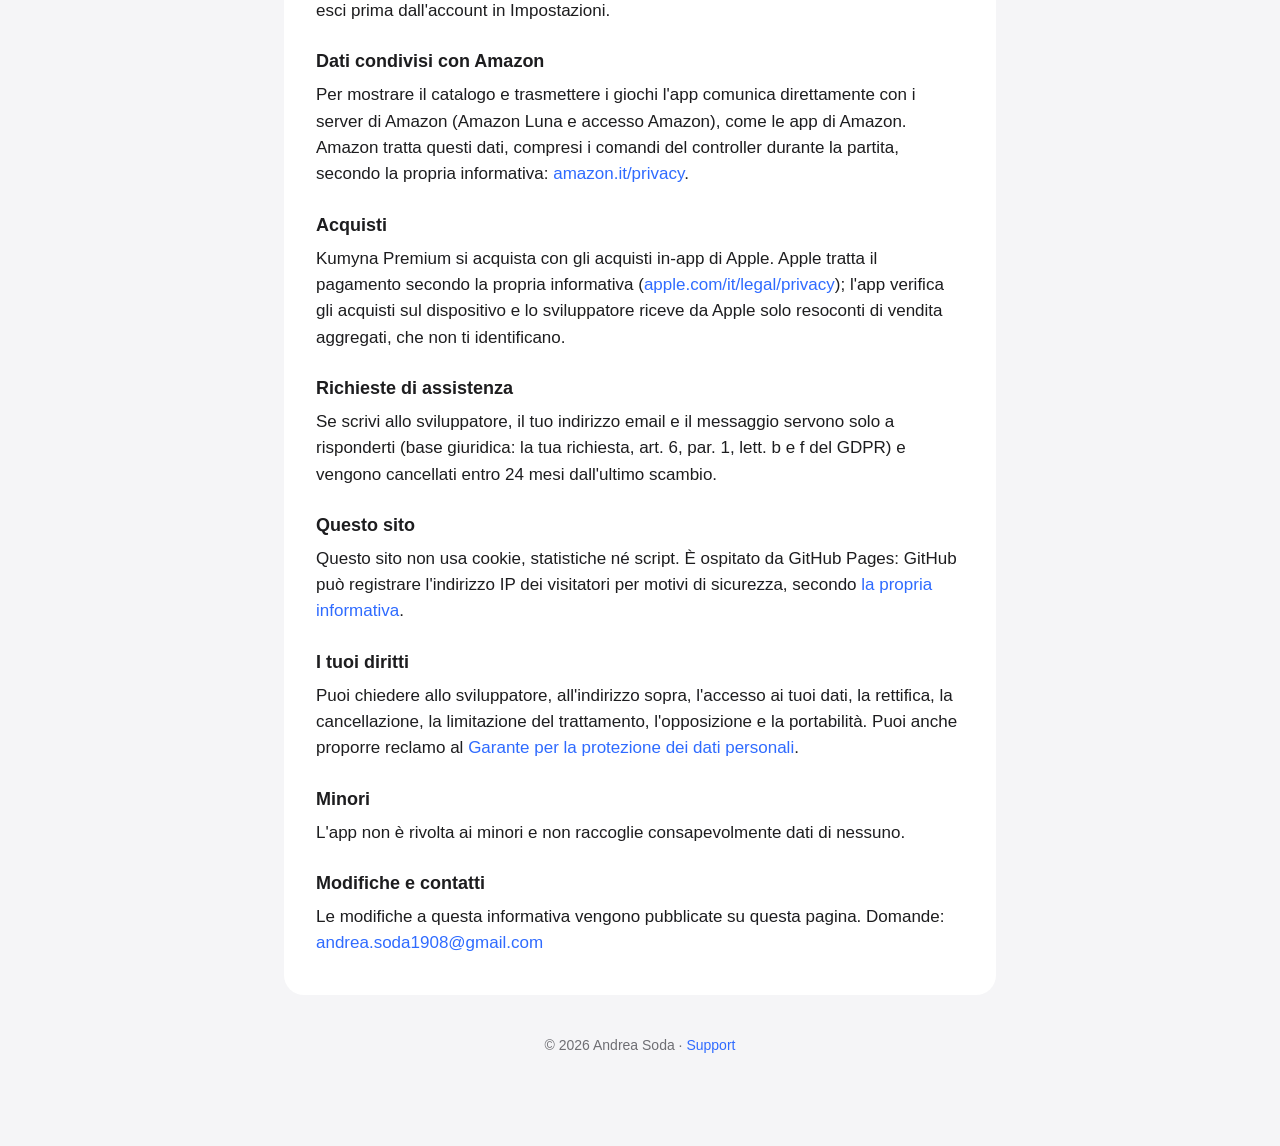
==== commit dbfa607f: "docs(privacy): add controller, purchases, support, site and rights sections Also correct what deleti" ====
--- a/privacy.html
+++ b/privacy.html
@@ -19,20 +19,28 @@
 
   <section id="en">
     <h2>Privacy Policy</h2>
-    <p class="muted">Last updated: 28 September 2026</p>
-    <p>Kumyna ("the app") is an unofficial client for Amazon Luna, published by Andrea Soda. It is not affiliated with, endorsed or sponsored by Amazon.</p>
+    <p class="muted">Last updated: 7 October 2026</p>
+    <p>Kumyna ("the app") is an unofficial client for Amazon Luna, published by Andrea Soda, who is the data controller for the processing described here (contact: <a href="mailto:andrea.soda1908@gmail.com">andrea.soda1908@gmail.com</a>). It is not affiliated with, endorsed or sponsored by Amazon.</p>
     <h3>Data the developer collects</h3>
-    <p>None. The app has no analytics, advertising, tracking or crash-reporting services, and it never sends data to the developer or to any server other than Amazon's.</p>
+    <p>None. The app has no analytics, advertising, tracking or crash-reporting services, and it never sends data to the developer. It only talks to Amazon's servers and, for purchases, to Apple's App Store.</p>
     <h3>Data stored on your device</h3>
     <ul>
-      <li><strong>Amazon sign-in token:</strong> after you sign in at amazon.com/code, Amazon issues a token that the app keeps in the device Keychain so you stay signed in. The app never sees or stores your Amazon password. Signing out in Settings deletes the token and deregisters the device from your Amazon account.</li>
+      <li><strong>Amazon sign-in token:</strong> after you sign in at amazon.com/code, Amazon issues a token that the app keeps in the device Keychain so you stay signed in. The app never sees or stores your Amazon password. Signing out in Settings deletes the token and the random device identifier sent to Amazon at sign-in, and deregisters the device from your Amazon account.</li>
       <li><strong>Preferences</strong> (for example the selected Luna profile and streaming options), stored locally.</li>
-      <li><strong>"Continue Playing" list</strong> for the Apple TV Top Shelf, stored locally (on iPhone, iPad and Mac it is stored but not shown).</li>
+      <li><strong>"Continue Playing" list</strong> for the Apple TV Top Shelf, stored locally (on iPhone, iPad and Mac it is stored but not shown) and deleted when you sign out.</li>
       <li><strong>Diagnostic logs:</strong> technical events such as connection state, frame rate and errors, kept on the device only, limited to the last 10 sessions, never uploaded. They contain no passwords, cookies or tokens.</li>
     </ul>
-    <p>Deleting the app removes all of this data.</p>
+    <p>Deleting the app removes this data from the device, except the Keychain items, which iOS and iPadOS keep: if you reinstall Kumyna, it deletes them and deregisters the previous installation from your Amazon account. Until then, or if you don't reinstall, the device stays in your Amazon account's devices, where you can remove it. On Mac, macOS keeps an app's data after the app is deleted: sign out in Settings first.</p>
     <h3>Data shared with Amazon</h3>
     <p>To show the catalog and stream games, the app talks directly to Amazon's servers (Amazon Luna and Amazon sign-in), just like Amazon's own apps. Amazon processes this data, including your controller input during a game, under its own privacy notice: <a href="https://www.amazon.com/privacy">amazon.com/privacy</a>.</p>
+    <h3>Purchases</h3>
+    <p>Kumyna Premium is sold through Apple's In-App Purchase. Apple processes the payment under its own privacy policy (<a href="https://www.apple.com/legal/privacy/">apple.com/legal/privacy</a>); the app checks purchases on the device and the developer only receives aggregated sales reports from Apple that don't identify you.</p>
+    <h3>Support requests</h3>
+    <p>If you write to the developer, your email address and message are used only to answer you (legal basis: your request, art. 6(1)(b) and (f) GDPR) and are deleted within 24 months of the last exchange.</p>
+    <h3>This website</h3>
+    <p>This site uses no cookies, analytics or scripts. It is hosted by GitHub Pages: GitHub may log visitors' IP addresses for security, under <a href="https://docs.github.com/site-policy/privacy-policies/github-general-privacy-statement">its privacy statement</a>.</p>
+    <h3>Your rights</h3>
+    <p>You can ask the developer for access to, correction or deletion of your data, restriction of or objection to its processing, and portability, at the address above. You can also lodge a complaint with your data protection authority; in Italy, the <a href="https://www.garanteprivacy.it">Garante per la protezione dei dati personali</a>.</p>
     <h3>Children</h3>
     <p>The app is not directed at children and does not knowingly collect data from anyone.</p>
     <h3>Changes and contact</h3>
@@ -41,20 +49,28 @@
 
   <section id="it" lang="it">
     <h2>Informativa sulla privacy</h2>
-    <p class="muted">Ultimo aggiornamento: 28 settembre 2026</p>
-    <p>Kumyna ("l'app") è un client non ufficiale di Amazon Luna, pubblicato da Andrea Soda. Non è affiliata ad Amazon né da essa approvata o sponsorizzata.</p>
+    <p class="muted">Ultimo aggiornamento: 7 ottobre 2026</p>
+    <p>Kumyna ("l'app") è un client non ufficiale di Amazon Luna, pubblicato da Andrea Soda, titolare dei trattamenti descritti qui (contatto: <a href="mailto:andrea.soda1908@gmail.com">andrea.soda1908@gmail.com</a>). Non è affiliata ad Amazon né da essa approvata o sponsorizzata.</p>
     <h3>Dati raccolti dallo sviluppatore</h3>
-    <p>Nessuno. L'app non contiene servizi di analisi, pubblicità, tracciamento o segnalazione dei crash, e non invia dati allo sviluppatore né a server diversi da quelli di Amazon.</p>
+    <p>Nessuno. L'app non contiene servizi di analisi, pubblicità, tracciamento o segnalazione dei crash, e non invia dati allo sviluppatore. Comunica solo con i server di Amazon e, per gli acquisti, con l'App Store di Apple.</p>
     <h3>Dati conservati sul dispositivo</h3>
     <ul>
-      <li><strong>Token di accesso Amazon:</strong> dopo l'accesso su amazon.com/code, Amazon rilascia un token che l'app conserva nel Portachiavi del dispositivo per mantenerti connesso. L'app non vede né conserva la password Amazon. "Esci da Amazon" in Impostazioni cancella il token e rimuove il dispositivo dal tuo account Amazon.</li>
+      <li><strong>Token di accesso Amazon:</strong> dopo l'accesso su amazon.com/code, Amazon rilascia un token che l'app conserva nel Portachiavi del dispositivo per mantenerti connesso. L'app non vede né conserva la password Amazon. "Esci da Amazon" in Impostazioni cancella il token e l'identificativo casuale del dispositivo inviato ad Amazon all'accesso, e rimuove il dispositivo dal tuo account Amazon.</li>
       <li><strong>Preferenze</strong> (per esempio il profilo Luna scelto e le opzioni di streaming), salvate in locale.</li>
-      <li><strong>Elenco "Continua a giocare"</strong> per la Top Shelf dell'Apple TV, salvato in locale (su iPhone, iPad e Mac è salvato ma non mostrato).</li>
+      <li><strong>Elenco "Continua a giocare"</strong> per la Top Shelf dell'Apple TV, salvato in locale (su iPhone, iPad e Mac è salvato ma non mostrato) e cancellato quando esci dall'account.</li>
       <li><strong>Log diagnostici:</strong> eventi tecnici come stato della connessione, frame al secondo ed errori, conservati solo sul dispositivo, limitati alle ultime 10 sessioni e mai inviati. Non contengono password, cookie o token.</li>
     </ul>
-    <p>Eliminando l'app si eliminano tutti questi dati.</p>
+    <p>Eliminando l'app questi dati vengono rimossi dal dispositivo, tranne quelli nel Portachiavi, che iOS e iPadOS conservano: se reinstalli Kumyna, l'app li cancella e rimuove l'installazione precedente dal tuo account Amazon. Fino ad allora, o se non la reinstalli, il dispositivo resta tra quelli del tuo account Amazon, da dove puoi rimuoverlo. Sul Mac, macOS conserva i dati di un'app anche dopo averla eliminata: esci prima dall'account in Impostazioni.</p>
     <h3>Dati condivisi con Amazon</h3>
     <p>Per mostrare il catalogo e trasmettere i giochi l'app comunica direttamente con i server di Amazon (Amazon Luna e accesso Amazon), come le app di Amazon. Amazon tratta questi dati, compresi i comandi del controller durante la partita, secondo la propria informativa: <a href="https://www.amazon.it/privacy">amazon.it/privacy</a>.</p>
+    <h3>Acquisti</h3>
+    <p>Kumyna Premium si acquista con gli acquisti in-app di Apple. Apple tratta il pagamento secondo la propria informativa (<a href="https://www.apple.com/it/legal/privacy/">apple.com/it/legal/privacy</a>); l'app verifica gli acquisti sul dispositivo e lo sviluppatore riceve da Apple solo resoconti di vendita aggregati, che non ti identificano.</p>
+    <h3>Richieste di assistenza</h3>
+    <p>Se scrivi allo sviluppatore, il tuo indirizzo email e il messaggio servono solo a risponderti (base giuridica: la tua richiesta, art. 6, par. 1, lett. b e f del GDPR) e vengono cancellati entro 24 mesi dall'ultimo scambio.</p>
+    <h3>Questo sito</h3>
+    <p>Questo sito non usa cookie, statistiche né script. È ospitato da GitHub Pages: GitHub può registrare l'indirizzo IP dei visitatori per motivi di sicurezza, secondo <a href="https://docs.github.com/site-policy/privacy-policies/github-general-privacy-statement">la propria informativa</a>.</p>
+    <h3>I tuoi diritti</h3>
+    <p>Puoi chiedere allo sviluppatore, all'indirizzo sopra, l'accesso ai tuoi dati, la rettifica, la cancellazione, la limitazione del trattamento, l'opposizione e la portabilità. Puoi anche proporre reclamo al <a href="https://www.garanteprivacy.it">Garante per la protezione dei dati personali</a>.</p>
     <h3>Minori</h3>
     <p>L'app non è rivolta ai minori e non raccoglie consapevolmente dati di nessuno.</p>
     <h3>Modifiche e contatti</h3>
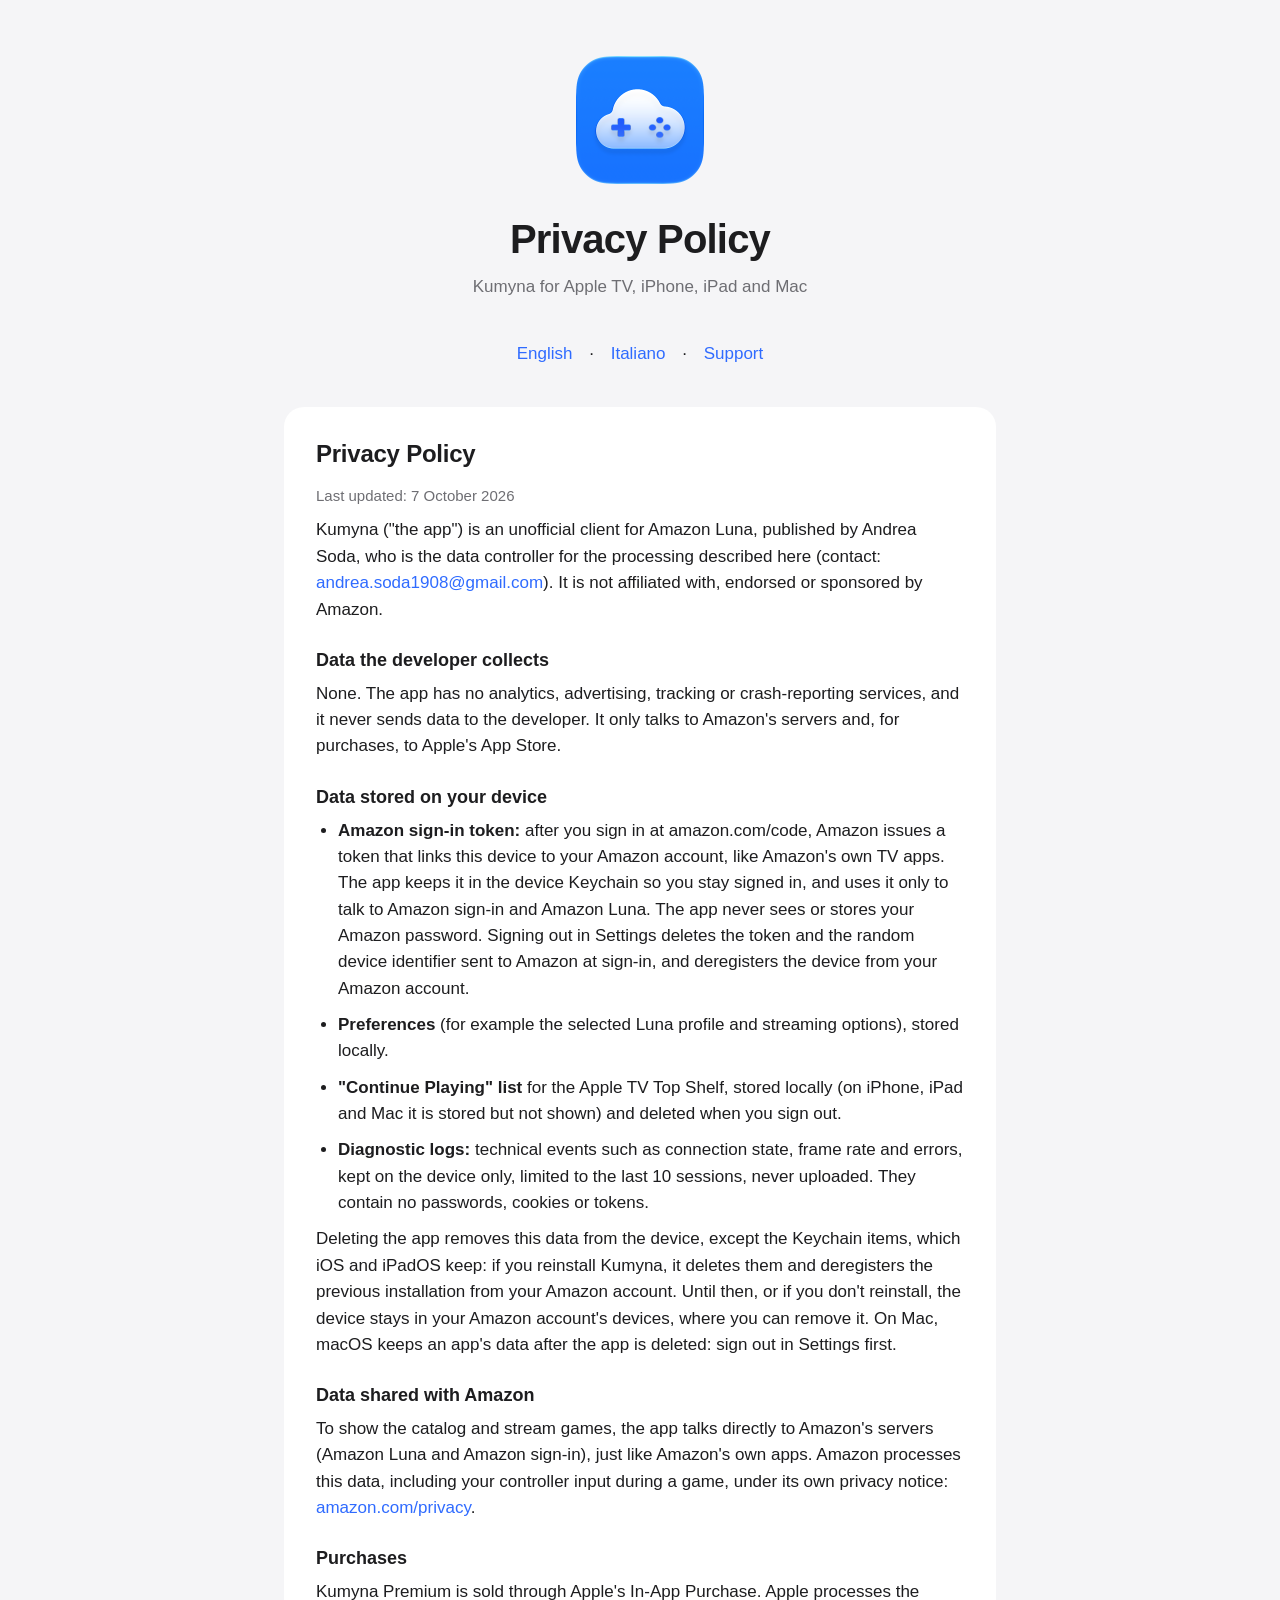
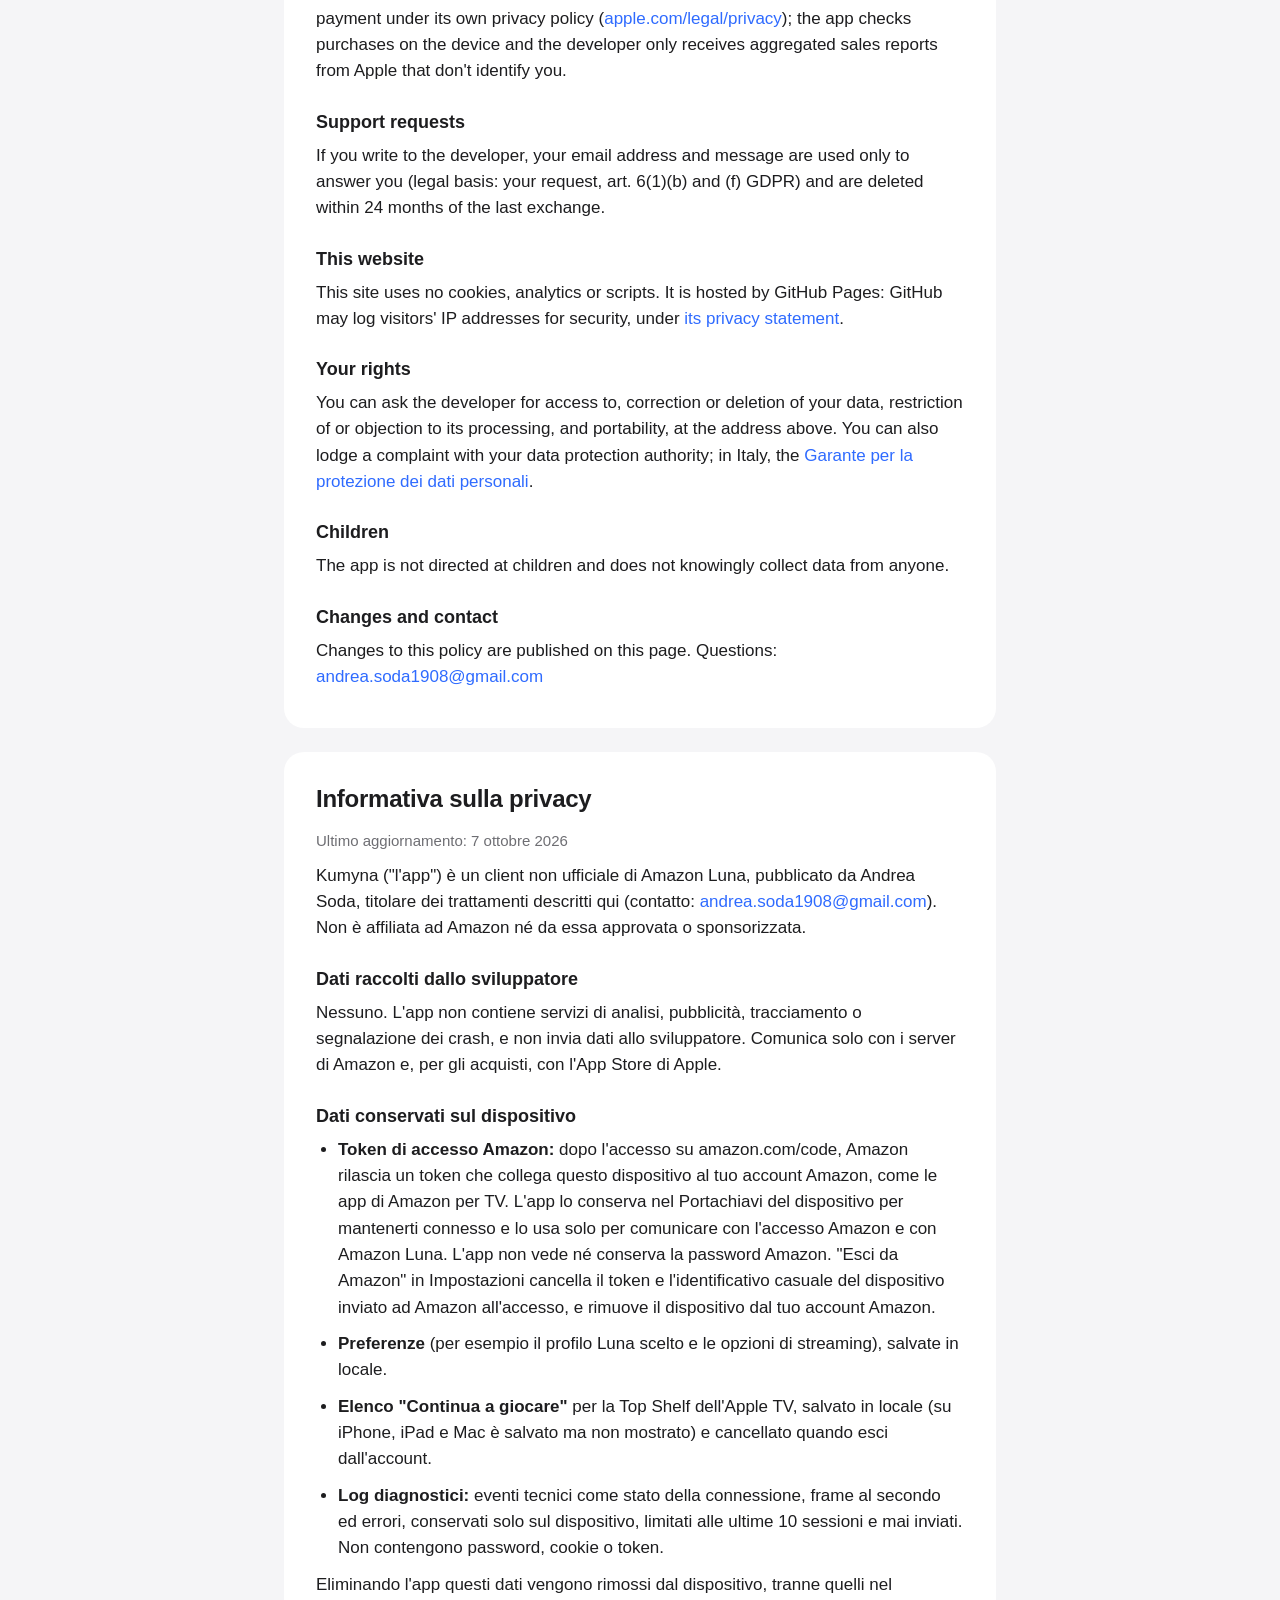
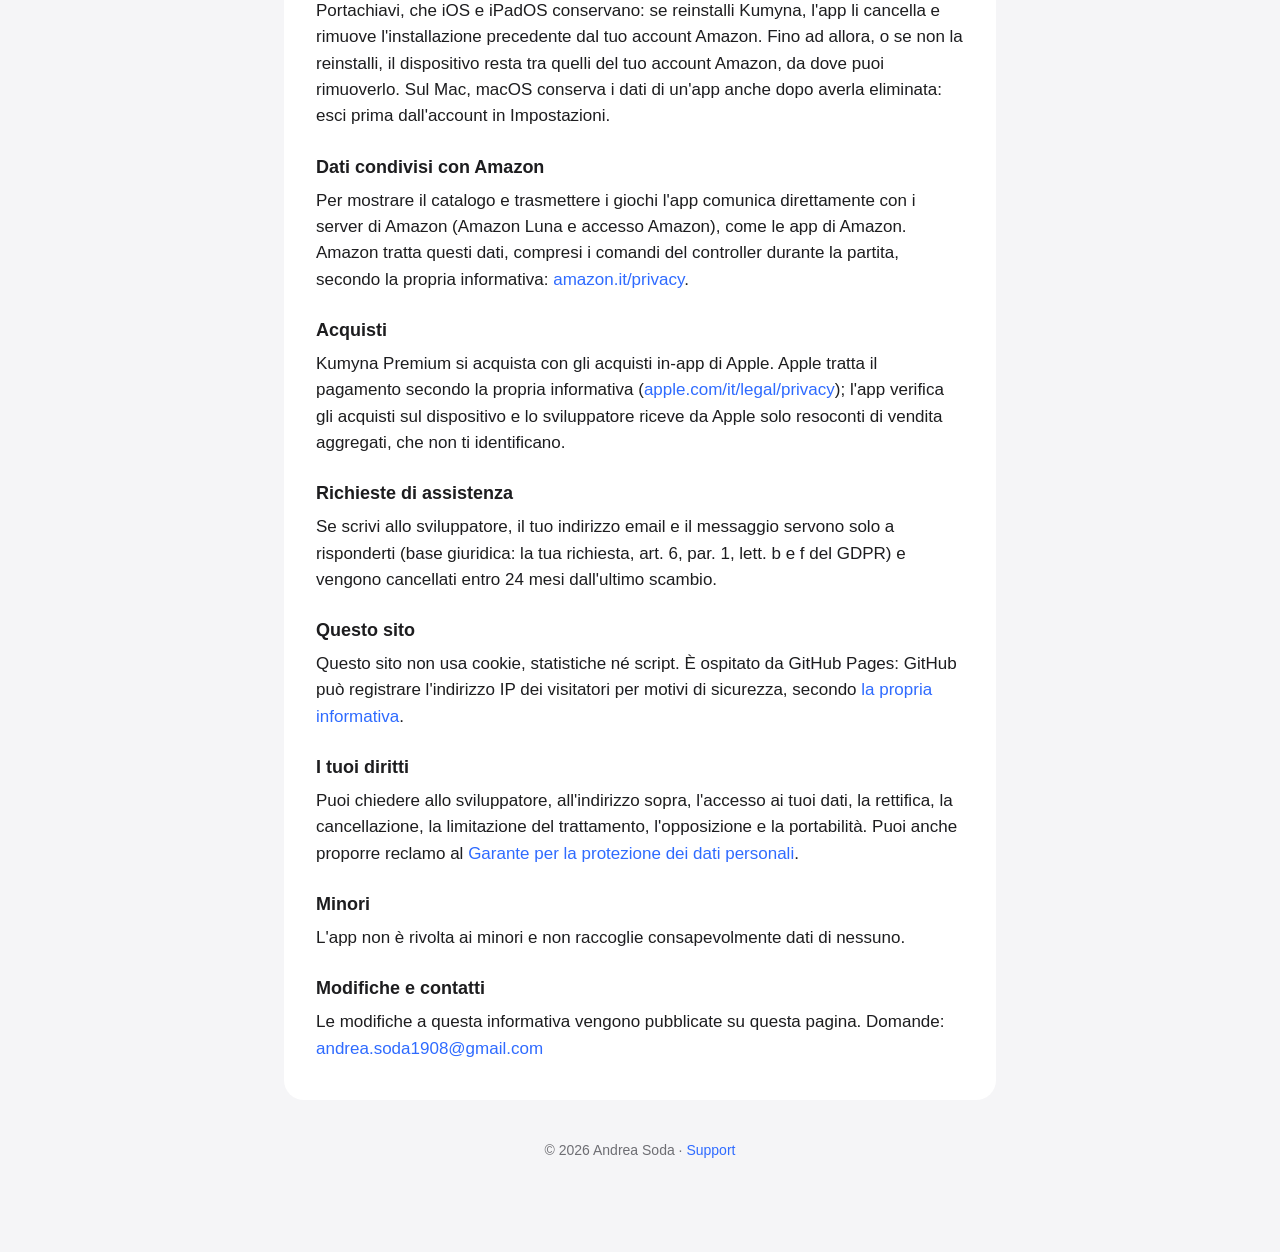
==== commit a636b4bc: "docs(privacy): describe what the Amazon device token links Co-Authored-By: Claude Opus 5.5 <noreply@" ====
--- a/privacy.html
+++ b/privacy.html
@@ -25,7 +25,7 @@
     <p>None. The app has no analytics, advertising, tracking or crash-reporting services, and it never sends data to the developer. It only talks to Amazon's servers and, for purchases, to Apple's App Store.</p>
     <h3>Data stored on your device</h3>
     <ul>
-      <li><strong>Amazon sign-in token:</strong> after you sign in at amazon.com/code, Amazon issues a token that the app keeps in the device Keychain so you stay signed in. The app never sees or stores your Amazon password. Signing out in Settings deletes the token and the random device identifier sent to Amazon at sign-in, and deregisters the device from your Amazon account.</li>
+      <li><strong>Amazon sign-in token:</strong> after you sign in at amazon.com/code, Amazon issues a token that links this device to your Amazon account, like Amazon's own TV apps. The app keeps it in the device Keychain so you stay signed in, and uses it only to talk to Amazon sign-in and Amazon Luna. The app never sees or stores your Amazon password. Signing out in Settings deletes the token and the random device identifier sent to Amazon at sign-in, and deregisters the device from your Amazon account.</li>
       <li><strong>Preferences</strong> (for example the selected Luna profile and streaming options), stored locally.</li>
       <li><strong>"Continue Playing" list</strong> for the Apple TV Top Shelf, stored locally (on iPhone, iPad and Mac it is stored but not shown) and deleted when you sign out.</li>
       <li><strong>Diagnostic logs:</strong> technical events such as connection state, frame rate and errors, kept on the device only, limited to the last 10 sessions, never uploaded. They contain no passwords, cookies or tokens.</li>
@@ -55,7 +55,7 @@
     <p>Nessuno. L'app non contiene servizi di analisi, pubblicità, tracciamento o segnalazione dei crash, e non invia dati allo sviluppatore. Comunica solo con i server di Amazon e, per gli acquisti, con l'App Store di Apple.</p>
     <h3>Dati conservati sul dispositivo</h3>
     <ul>
-      <li><strong>Token di accesso Amazon:</strong> dopo l'accesso su amazon.com/code, Amazon rilascia un token che l'app conserva nel Portachiavi del dispositivo per mantenerti connesso. L'app non vede né conserva la password Amazon. "Esci da Amazon" in Impostazioni cancella il token e l'identificativo casuale del dispositivo inviato ad Amazon all'accesso, e rimuove il dispositivo dal tuo account Amazon.</li>
+      <li><strong>Token di accesso Amazon:</strong> dopo l'accesso su amazon.com/code, Amazon rilascia un token che collega questo dispositivo al tuo account Amazon, come le app di Amazon per TV. L'app lo conserva nel Portachiavi del dispositivo per mantenerti connesso e lo usa solo per comunicare con l'accesso Amazon e con Amazon Luna. L'app non vede né conserva la password Amazon. "Esci da Amazon" in Impostazioni cancella il token e l'identificativo casuale del dispositivo inviato ad Amazon all'accesso, e rimuove il dispositivo dal tuo account Amazon.</li>
       <li><strong>Preferenze</strong> (per esempio il profilo Luna scelto e le opzioni di streaming), salvate in locale.</li>
       <li><strong>Elenco "Continua a giocare"</strong> per la Top Shelf dell'Apple TV, salvato in locale (su iPhone, iPad e Mac è salvato ma non mostrato) e cancellato quando esci dall'account.</li>
       <li><strong>Log diagnostici:</strong> eventi tecnici come stato della connessione, frame al secondo ed errori, conservati solo sul dispositivo, limitati alle ultime 10 sessioni e mai inviati. Non contengono password, cookie o token.</li>
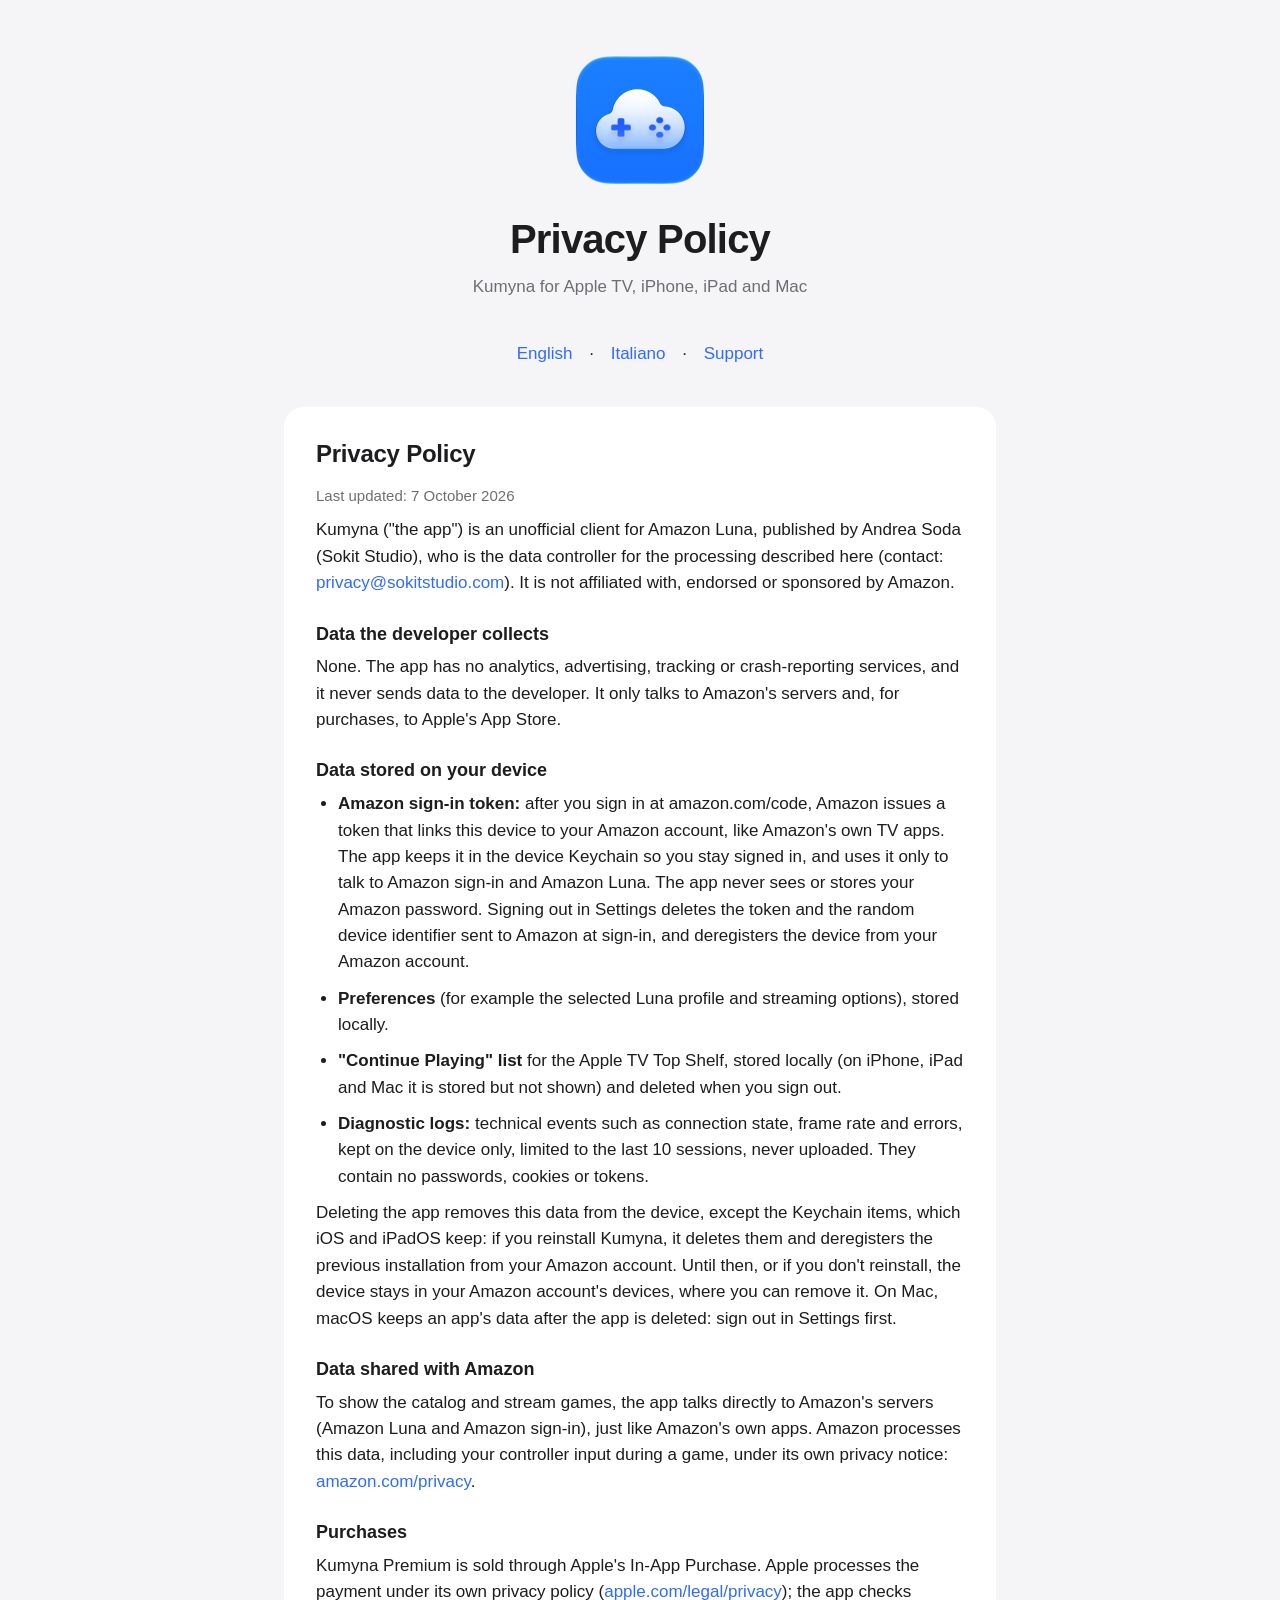
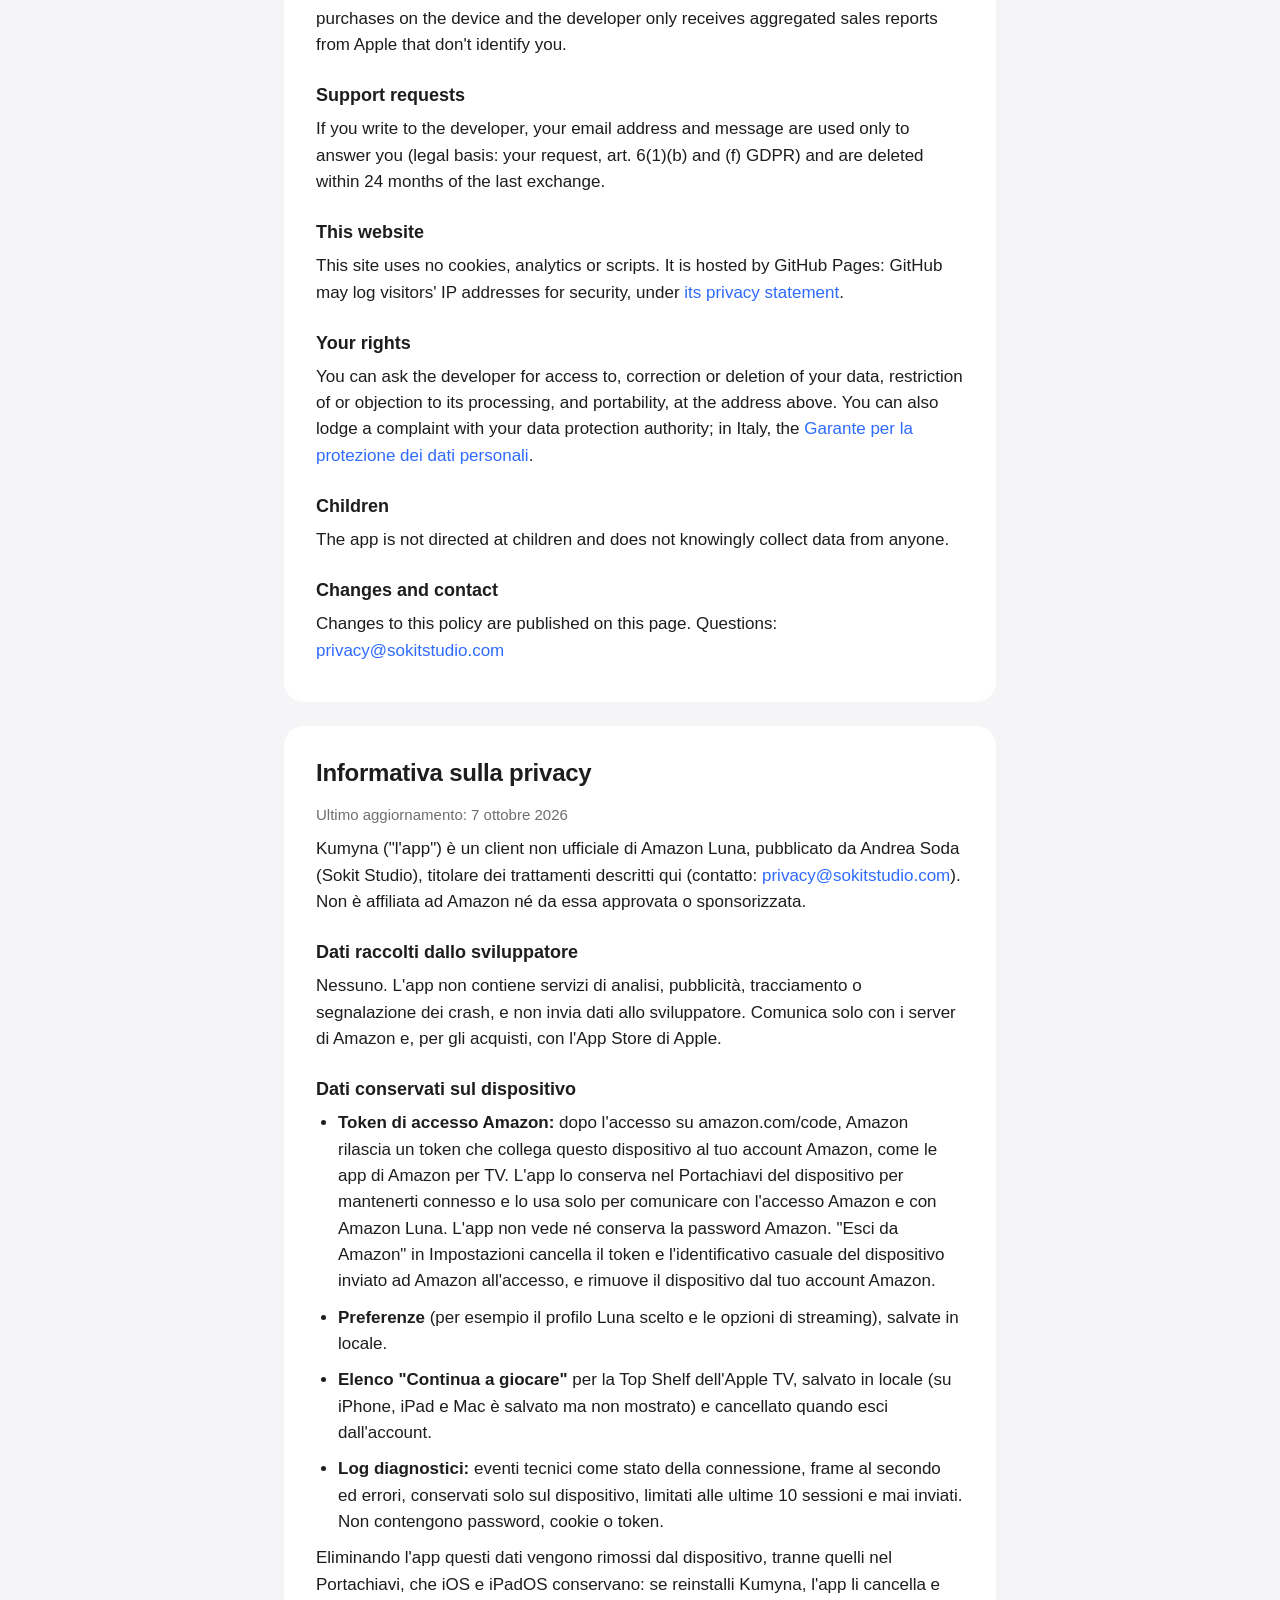
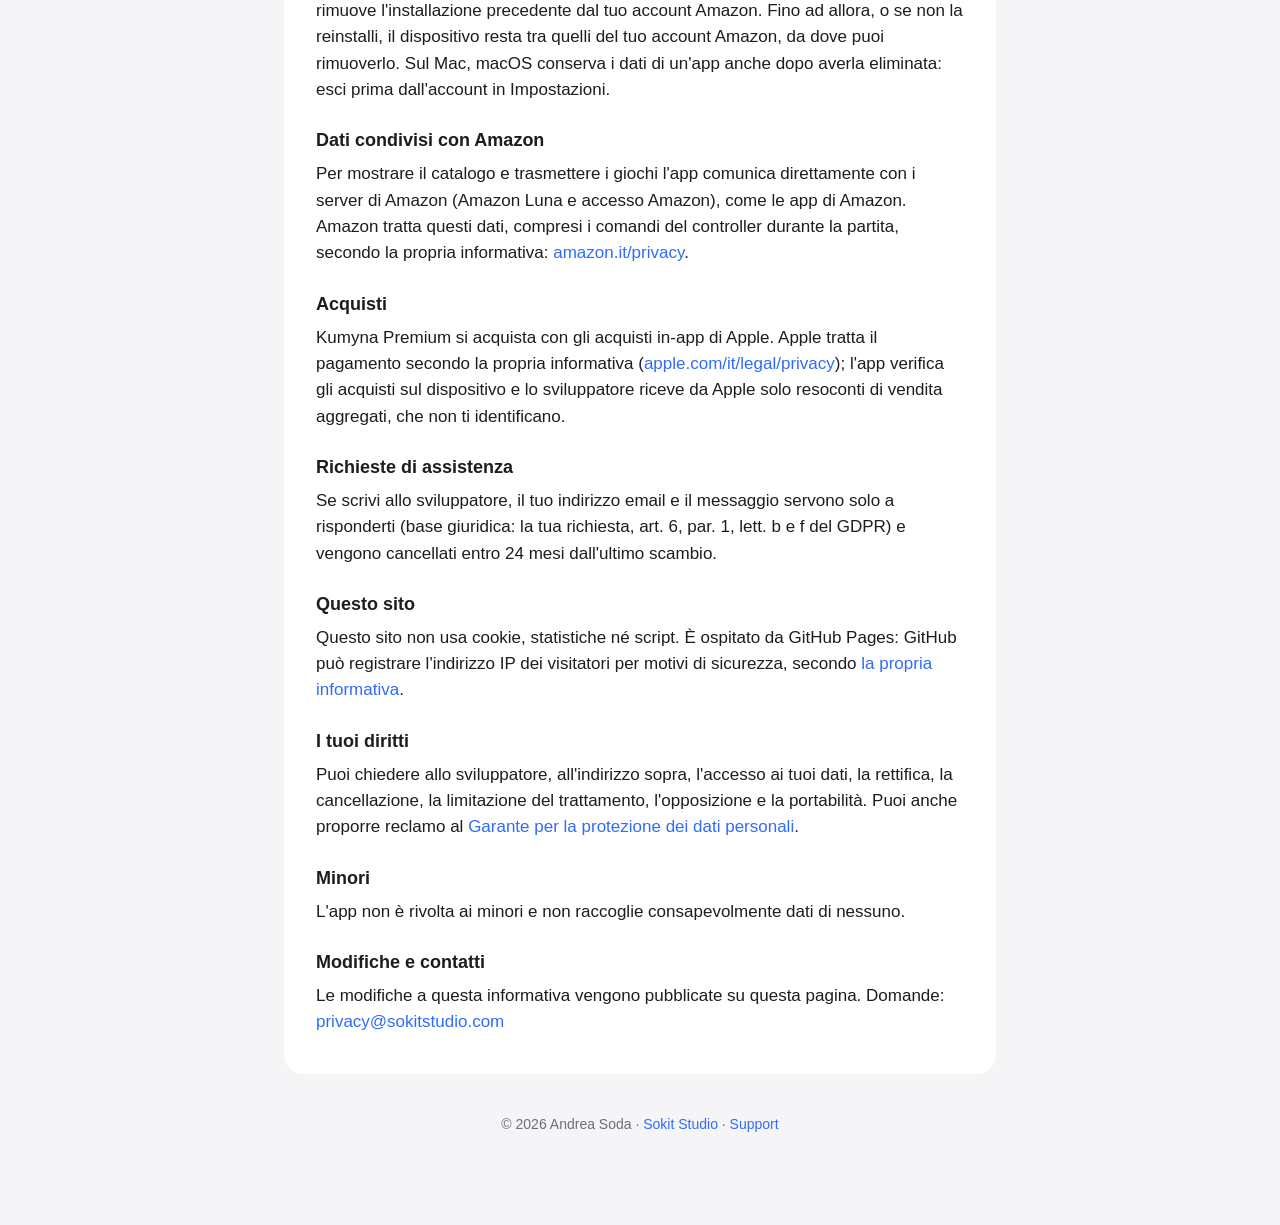
==== commit 48d91a12: "docs: publish under Sokit Studio (sokitstudio.com) Support and privacy contacts move to support@ and" ====
--- a/privacy.html
+++ b/privacy.html
@@ -20,7 +20,7 @@
   <section id="en">
     <h2>Privacy Policy</h2>
     <p class="muted">Last updated: 7 October 2026</p>
-    <p>Kumyna ("the app") is an unofficial client for Amazon Luna, published by Andrea Soda, who is the data controller for the processing described here (contact: <a href="mailto:andrea.soda1908@gmail.com">andrea.soda1908@gmail.com</a>). It is not affiliated with, endorsed or sponsored by Amazon.</p>
+    <p>Kumyna ("the app") is an unofficial client for Amazon Luna, published by Andrea Soda (Sokit Studio), who is the data controller for the processing described here (contact: <a href="mailto:privacy@sokitstudio.com">privacy@sokitstudio.com</a>). It is not affiliated with, endorsed or sponsored by Amazon.</p>
     <h3>Data the developer collects</h3>
     <p>None. The app has no analytics, advertising, tracking or crash-reporting services, and it never sends data to the developer. It only talks to Amazon's servers and, for purchases, to Apple's App Store.</p>
     <h3>Data stored on your device</h3>
@@ -44,13 +44,13 @@
     <h3>Children</h3>
     <p>The app is not directed at children and does not knowingly collect data from anyone.</p>
     <h3>Changes and contact</h3>
-    <p>Changes to this policy are published on this page. Questions: <a href="mailto:andrea.soda1908@gmail.com">andrea.soda1908@gmail.com</a></p>
+    <p>Changes to this policy are published on this page. Questions: <a href="mailto:privacy@sokitstudio.com">privacy@sokitstudio.com</a></p>
   </section>
 
   <section id="it" lang="it">
     <h2>Informativa sulla privacy</h2>
     <p class="muted">Ultimo aggiornamento: 7 ottobre 2026</p>
-    <p>Kumyna ("l'app") è un client non ufficiale di Amazon Luna, pubblicato da Andrea Soda, titolare dei trattamenti descritti qui (contatto: <a href="mailto:andrea.soda1908@gmail.com">andrea.soda1908@gmail.com</a>). Non è affiliata ad Amazon né da essa approvata o sponsorizzata.</p>
+    <p>Kumyna ("l'app") è un client non ufficiale di Amazon Luna, pubblicato da Andrea Soda (Sokit Studio), titolare dei trattamenti descritti qui (contatto: <a href="mailto:privacy@sokitstudio.com">privacy@sokitstudio.com</a>). Non è affiliata ad Amazon né da essa approvata o sponsorizzata.</p>
     <h3>Dati raccolti dallo sviluppatore</h3>
     <p>Nessuno. L'app non contiene servizi di analisi, pubblicità, tracciamento o segnalazione dei crash, e non invia dati allo sviluppatore. Comunica solo con i server di Amazon e, per gli acquisti, con l'App Store di Apple.</p>
     <h3>Dati conservati sul dispositivo</h3>
@@ -74,11 +74,11 @@
     <h3>Minori</h3>
     <p>L'app non è rivolta ai minori e non raccoglie consapevolmente dati di nessuno.</p>
     <h3>Modifiche e contatti</h3>
-    <p>Le modifiche a questa informativa vengono pubblicate su questa pagina. Domande: <a href="mailto:andrea.soda1908@gmail.com">andrea.soda1908@gmail.com</a></p>
+    <p>Le modifiche a questa informativa vengono pubblicate su questa pagina. Domande: <a href="mailto:privacy@sokitstudio.com">privacy@sokitstudio.com</a></p>
   </section>
 
   <footer>
-    <p>© 2026 Andrea Soda · <a href="./">Support</a></p>
+    <p>© 2026 Andrea Soda · <a href="/">Sokit Studio</a> · <a href="./">Support</a></p>
   </footer>
 </main>
 </body>
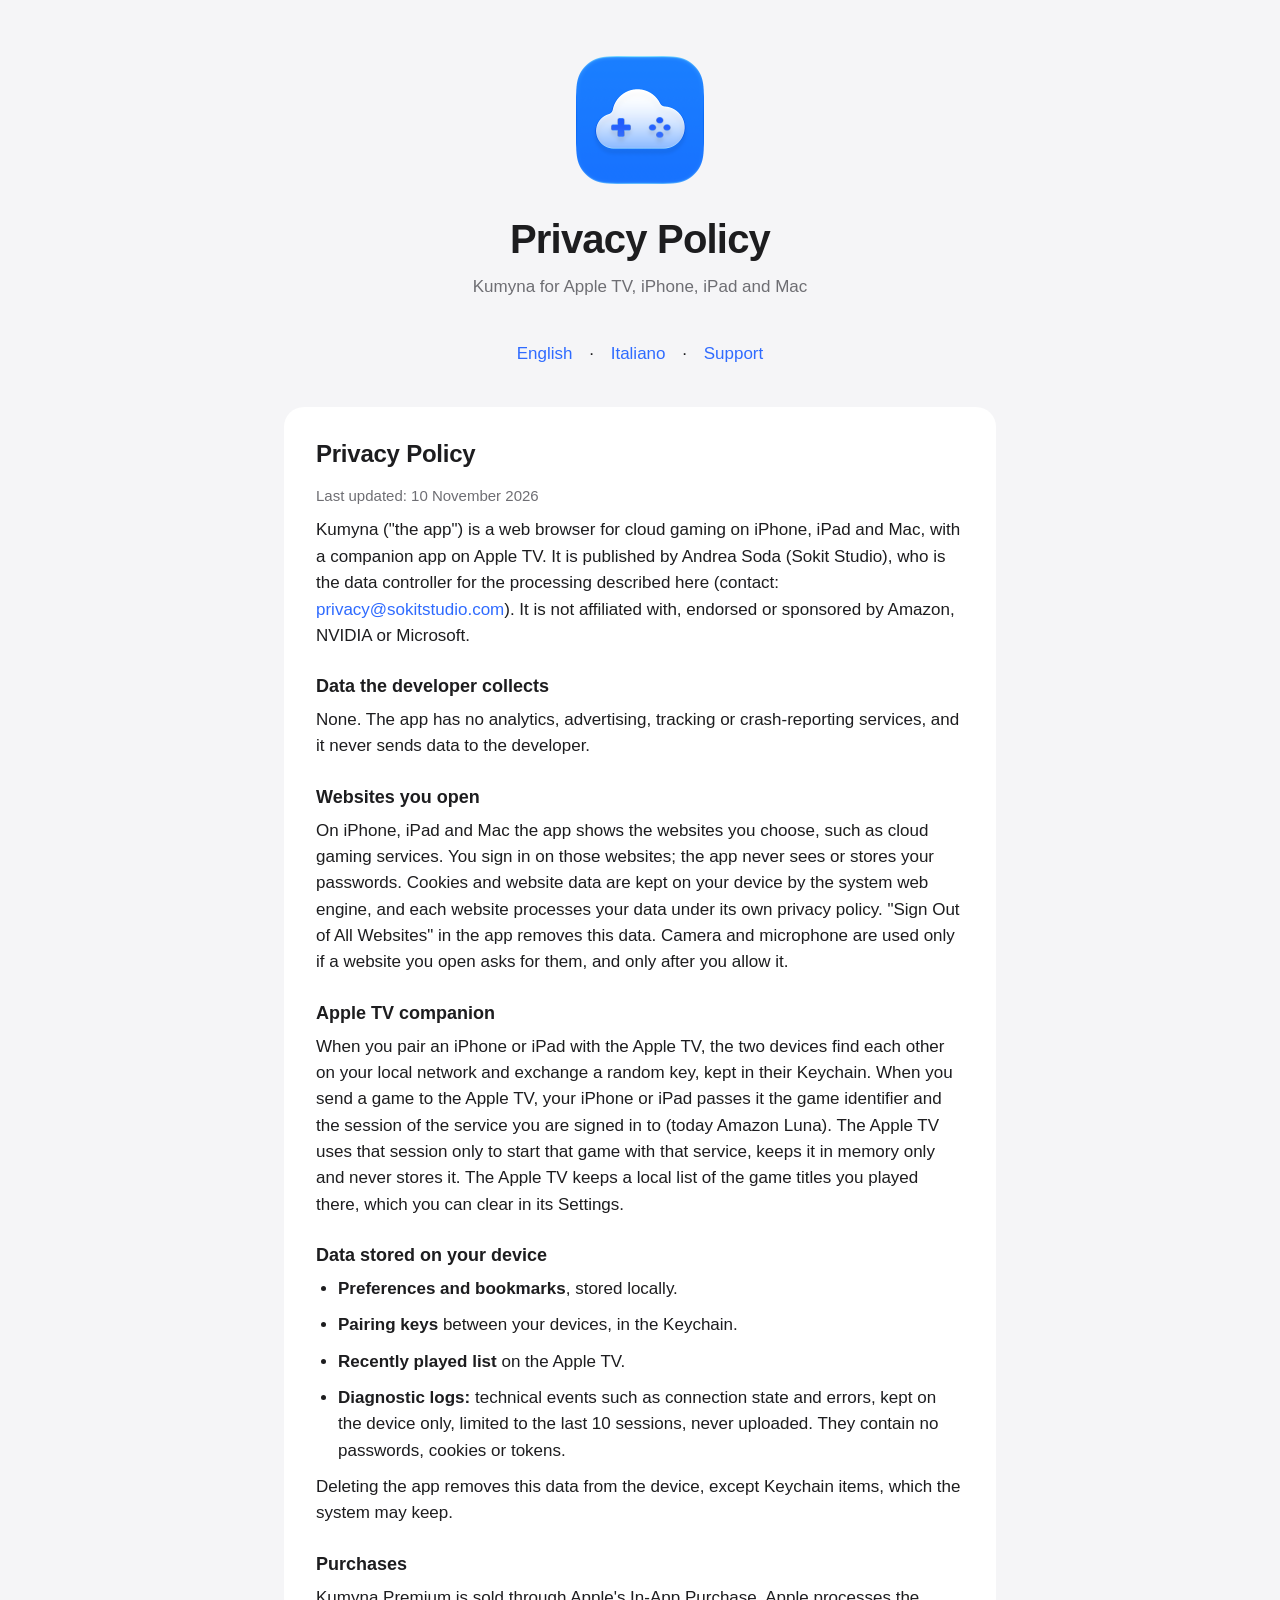
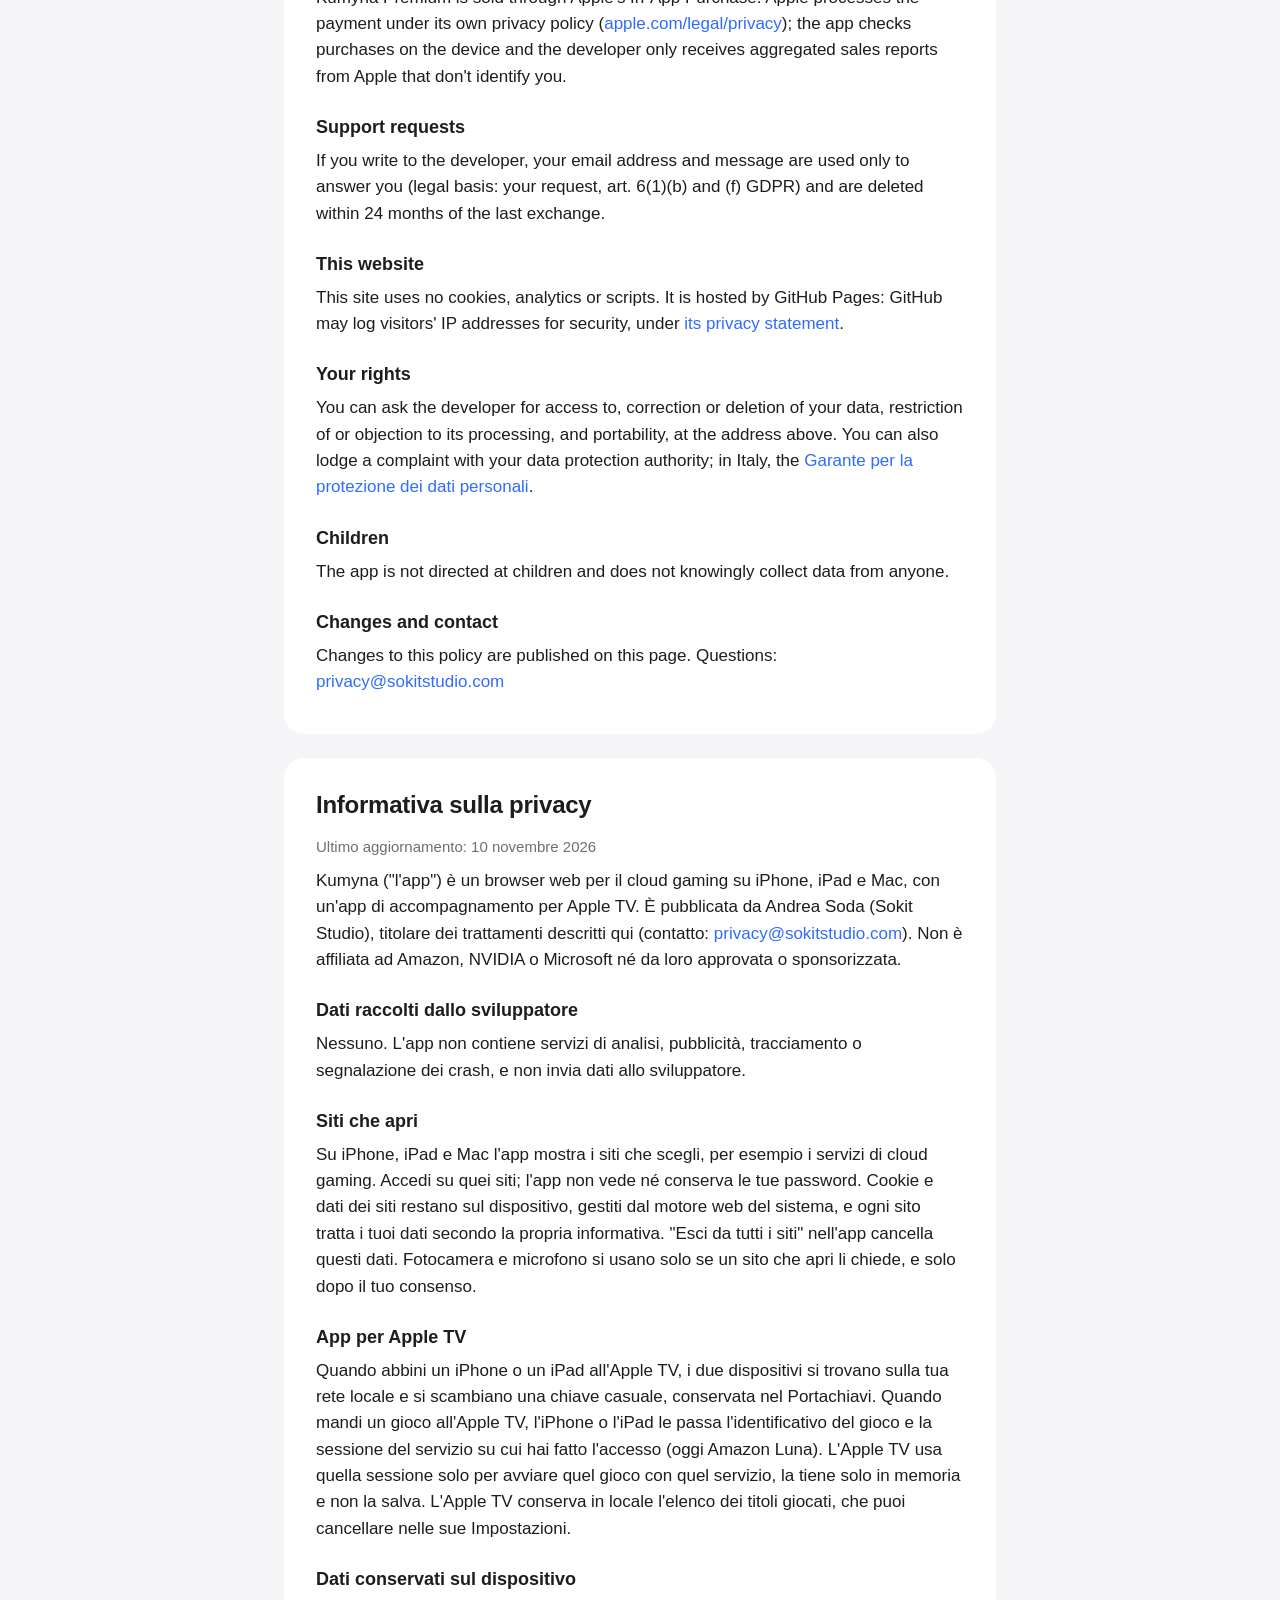
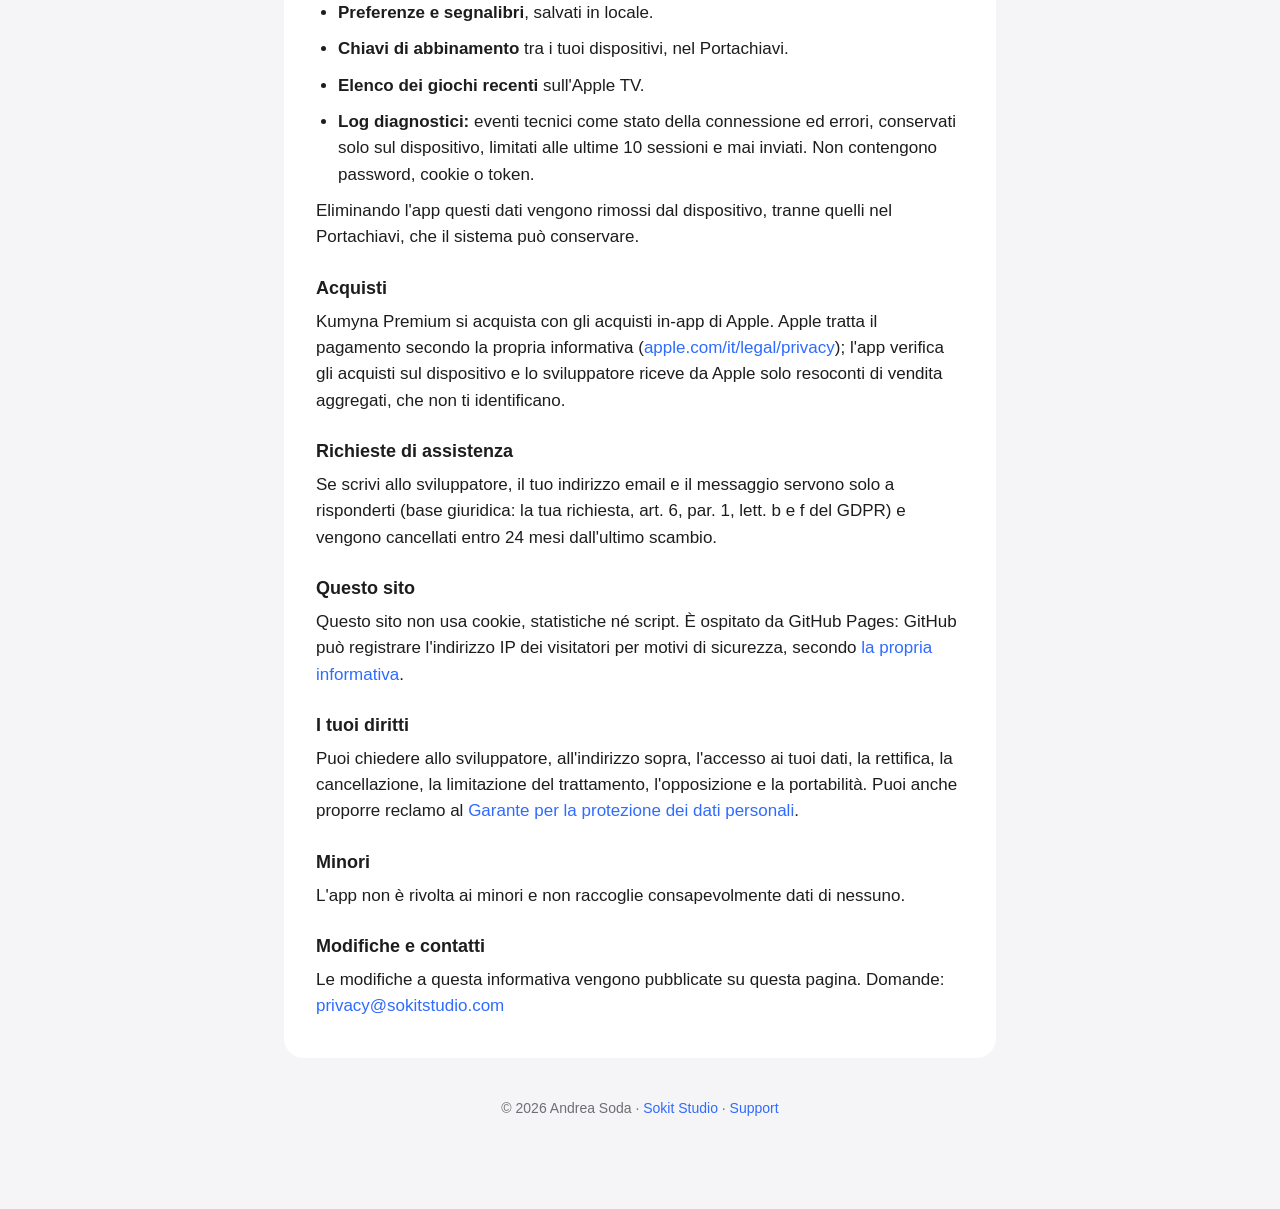
==== commit a8cf1988: "docs: describe Kumyna as a cloud gaming browser with an Apple TV companion Support and privacy pages" ====
--- a/privacy.html
+++ b/privacy.html
@@ -19,20 +19,22 @@
 
   <section id="en">
     <h2>Privacy Policy</h2>
-    <p class="muted">Last updated: 7 October 2026</p>
-    <p>Kumyna ("the app") is an unofficial client for Amazon Luna, published by Andrea Soda (Sokit Studio), who is the data controller for the processing described here (contact: <a href="mailto:privacy@sokitstudio.com">privacy@sokitstudio.com</a>). It is not affiliated with, endorsed or sponsored by Amazon.</p>
+    <p class="muted">Last updated: 10 November 2026</p>
+    <p>Kumyna ("the app") is a web browser for cloud gaming on iPhone, iPad and Mac, with a companion app on Apple TV. It is published by Andrea Soda (Sokit Studio), who is the data controller for the processing described here (contact: <a href="mailto:privacy@sokitstudio.com">privacy@sokitstudio.com</a>). It is not affiliated with, endorsed or sponsored by Amazon, NVIDIA or Microsoft.</p>
     <h3>Data the developer collects</h3>
-    <p>None. The app has no analytics, advertising, tracking or crash-reporting services, and it never sends data to the developer. It only talks to Amazon's servers and, for purchases, to Apple's App Store.</p>
+    <p>None. The app has no analytics, advertising, tracking or crash-reporting services, and it never sends data to the developer.</p>
+    <h3>Websites you open</h3>
+    <p>On iPhone, iPad and Mac the app shows the websites you choose, such as cloud gaming services. You sign in on those websites; the app never sees or stores your passwords. Cookies and website data are kept on your device by the system web engine, and each website processes your data under its own privacy policy. "Sign Out of All Websites" in the app removes this data. Camera and microphone are used only if a website you open asks for them, and only after you allow it.</p>
+    <h3>Apple TV companion</h3>
+    <p>When you pair an iPhone or iPad with the Apple TV, the two devices find each other on your local network and exchange a random key, kept in their Keychain. When you send a game to the Apple TV, your iPhone or iPad passes it the game identifier and the session of the service you are signed in to (today Amazon Luna). The Apple TV uses that session only to start that game with that service, keeps it in memory only and never stores it. The Apple TV keeps a local list of the game titles you played there, which you can clear in its Settings.</p>
     <h3>Data stored on your device</h3>
     <ul>
-      <li><strong>Amazon sign-in token:</strong> after you sign in at amazon.com/code, Amazon issues a token that links this device to your Amazon account, like Amazon's own TV apps. The app keeps it in the device Keychain so you stay signed in, and uses it only to talk to Amazon sign-in and Amazon Luna. The app never sees or stores your Amazon password. Signing out in Settings deletes the token and the random device identifier sent to Amazon at sign-in, and deregisters the device from your Amazon account.</li>
-      <li><strong>Preferences</strong> (for example the selected Luna profile and streaming options), stored locally.</li>
-      <li><strong>"Continue Playing" list</strong> for the Apple TV Top Shelf, stored locally (on iPhone, iPad and Mac it is stored but not shown) and deleted when you sign out.</li>
-      <li><strong>Diagnostic logs:</strong> technical events such as connection state, frame rate and errors, kept on the device only, limited to the last 10 sessions, never uploaded. They contain no passwords, cookies or tokens.</li>
+      <li><strong>Preferences and bookmarks</strong>, stored locally.</li>
+      <li><strong>Pairing keys</strong> between your devices, in the Keychain.</li>
+      <li><strong>Recently played list</strong> on the Apple TV.</li>
+      <li><strong>Diagnostic logs:</strong> technical events such as connection state and errors, kept on the device only, limited to the last 10 sessions, never uploaded. They contain no passwords, cookies or tokens.</li>
     </ul>
-    <p>Deleting the app removes this data from the device, except the Keychain items, which iOS and iPadOS keep: if you reinstall Kumyna, it deletes them and deregisters the previous installation from your Amazon account. Until then, or if you don't reinstall, the device stays in your Amazon account's devices, where you can remove it. On Mac, macOS keeps an app's data after the app is deleted: sign out in Settings first.</p>
-    <h3>Data shared with Amazon</h3>
-    <p>To show the catalog and stream games, the app talks directly to Amazon's servers (Amazon Luna and Amazon sign-in), just like Amazon's own apps. Amazon processes this data, including your controller input during a game, under its own privacy notice: <a href="https://www.amazon.com/privacy">amazon.com/privacy</a>.</p>
+    <p>Deleting the app removes this data from the device, except Keychain items, which the system may keep.</p>
     <h3>Purchases</h3>
     <p>Kumyna Premium is sold through Apple's In-App Purchase. Apple processes the payment under its own privacy policy (<a href="https://www.apple.com/legal/privacy/">apple.com/legal/privacy</a>); the app checks purchases on the device and the developer only receives aggregated sales reports from Apple that don't identify you.</p>
     <h3>Support requests</h3>
@@ -49,20 +51,22 @@
 
   <section id="it" lang="it">
     <h2>Informativa sulla privacy</h2>
-    <p class="muted">Ultimo aggiornamento: 7 ottobre 2026</p>
-    <p>Kumyna ("l'app") è un client non ufficiale di Amazon Luna, pubblicato da Andrea Soda (Sokit Studio), titolare dei trattamenti descritti qui (contatto: <a href="mailto:privacy@sokitstudio.com">privacy@sokitstudio.com</a>). Non è affiliata ad Amazon né da essa approvata o sponsorizzata.</p>
+    <p class="muted">Ultimo aggiornamento: 10 novembre 2026</p>
+    <p>Kumyna ("l'app") è un browser web per il cloud gaming su iPhone, iPad e Mac, con un'app di accompagnamento per Apple TV. È pubblicata da Andrea Soda (Sokit Studio), titolare dei trattamenti descritti qui (contatto: <a href="mailto:privacy@sokitstudio.com">privacy@sokitstudio.com</a>). Non è affiliata ad Amazon, NVIDIA o Microsoft né da loro approvata o sponsorizzata.</p>
     <h3>Dati raccolti dallo sviluppatore</h3>
-    <p>Nessuno. L'app non contiene servizi di analisi, pubblicità, tracciamento o segnalazione dei crash, e non invia dati allo sviluppatore. Comunica solo con i server di Amazon e, per gli acquisti, con l'App Store di Apple.</p>
+    <p>Nessuno. L'app non contiene servizi di analisi, pubblicità, tracciamento o segnalazione dei crash, e non invia dati allo sviluppatore.</p>
+    <h3>Siti che apri</h3>
+    <p>Su iPhone, iPad e Mac l'app mostra i siti che scegli, per esempio i servizi di cloud gaming. Accedi su quei siti; l'app non vede né conserva le tue password. Cookie e dati dei siti restano sul dispositivo, gestiti dal motore web del sistema, e ogni sito tratta i tuoi dati secondo la propria informativa. "Esci da tutti i siti" nell'app cancella questi dati. Fotocamera e microfono si usano solo se un sito che apri li chiede, e solo dopo il tuo consenso.</p>
+    <h3>App per Apple TV</h3>
+    <p>Quando abbini un iPhone o un iPad all'Apple TV, i due dispositivi si trovano sulla tua rete locale e si scambiano una chiave casuale, conservata nel Portachiavi. Quando mandi un gioco all'Apple TV, l'iPhone o l'iPad le passa l'identificativo del gioco e la sessione del servizio su cui hai fatto l'accesso (oggi Amazon Luna). L'Apple TV usa quella sessione solo per avviare quel gioco con quel servizio, la tiene solo in memoria e non la salva. L'Apple TV conserva in locale l'elenco dei titoli giocati, che puoi cancellare nelle sue Impostazioni.</p>
     <h3>Dati conservati sul dispositivo</h3>
     <ul>
-      <li><strong>Token di accesso Amazon:</strong> dopo l'accesso su amazon.com/code, Amazon rilascia un token che collega questo dispositivo al tuo account Amazon, come le app di Amazon per TV. L'app lo conserva nel Portachiavi del dispositivo per mantenerti connesso e lo usa solo per comunicare con l'accesso Amazon e con Amazon Luna. L'app non vede né conserva la password Amazon. "Esci da Amazon" in Impostazioni cancella il token e l'identificativo casuale del dispositivo inviato ad Amazon all'accesso, e rimuove il dispositivo dal tuo account Amazon.</li>
-      <li><strong>Preferenze</strong> (per esempio il profilo Luna scelto e le opzioni di streaming), salvate in locale.</li>
-      <li><strong>Elenco "Continua a giocare"</strong> per la Top Shelf dell'Apple TV, salvato in locale (su iPhone, iPad e Mac è salvato ma non mostrato) e cancellato quando esci dall'account.</li>
-      <li><strong>Log diagnostici:</strong> eventi tecnici come stato della connessione, frame al secondo ed errori, conservati solo sul dispositivo, limitati alle ultime 10 sessioni e mai inviati. Non contengono password, cookie o token.</li>
+      <li><strong>Preferenze e segnalibri</strong>, salvati in locale.</li>
+      <li><strong>Chiavi di abbinamento</strong> tra i tuoi dispositivi, nel Portachiavi.</li>
+      <li><strong>Elenco dei giochi recenti</strong> sull'Apple TV.</li>
+      <li><strong>Log diagnostici:</strong> eventi tecnici come stato della connessione ed errori, conservati solo sul dispositivo, limitati alle ultime 10 sessioni e mai inviati. Non contengono password, cookie o token.</li>
     </ul>
-    <p>Eliminando l'app questi dati vengono rimossi dal dispositivo, tranne quelli nel Portachiavi, che iOS e iPadOS conservano: se reinstalli Kumyna, l'app li cancella e rimuove l'installazione precedente dal tuo account Amazon. Fino ad allora, o se non la reinstalli, il dispositivo resta tra quelli del tuo account Amazon, da dove puoi rimuoverlo. Sul Mac, macOS conserva i dati di un'app anche dopo averla eliminata: esci prima dall'account in Impostazioni.</p>
-    <h3>Dati condivisi con Amazon</h3>
-    <p>Per mostrare il catalogo e trasmettere i giochi l'app comunica direttamente con i server di Amazon (Amazon Luna e accesso Amazon), come le app di Amazon. Amazon tratta questi dati, compresi i comandi del controller durante la partita, secondo la propria informativa: <a href="https://www.amazon.it/privacy">amazon.it/privacy</a>.</p>
+    <p>Eliminando l'app questi dati vengono rimossi dal dispositivo, tranne quelli nel Portachiavi, che il sistema può conservare.</p>
     <h3>Acquisti</h3>
     <p>Kumyna Premium si acquista con gli acquisti in-app di Apple. Apple tratta il pagamento secondo la propria informativa (<a href="https://www.apple.com/it/legal/privacy/">apple.com/it/legal/privacy</a>); l'app verifica gli acquisti sul dispositivo e lo sviluppatore riceve da Apple solo resoconti di vendita aggregati, che non ti identificano.</p>
     <h3>Richieste di assistenza</h3>
